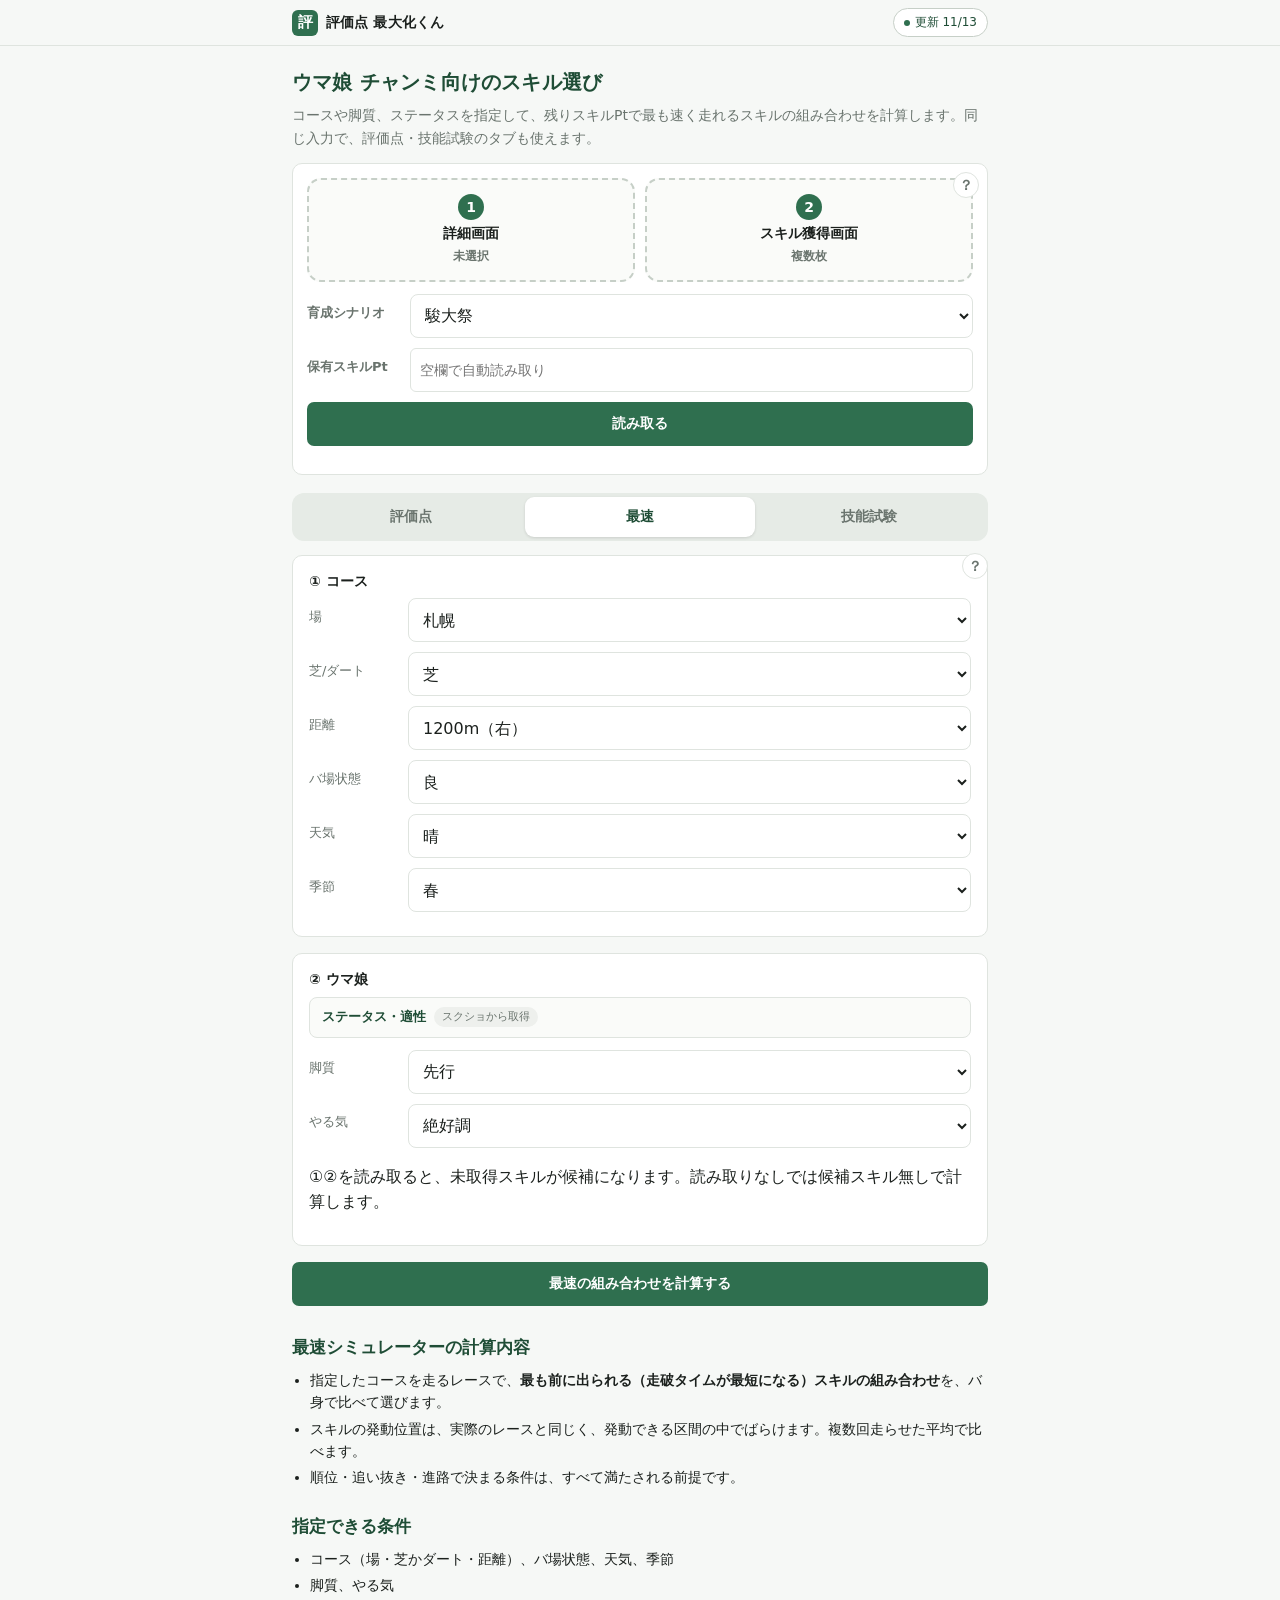
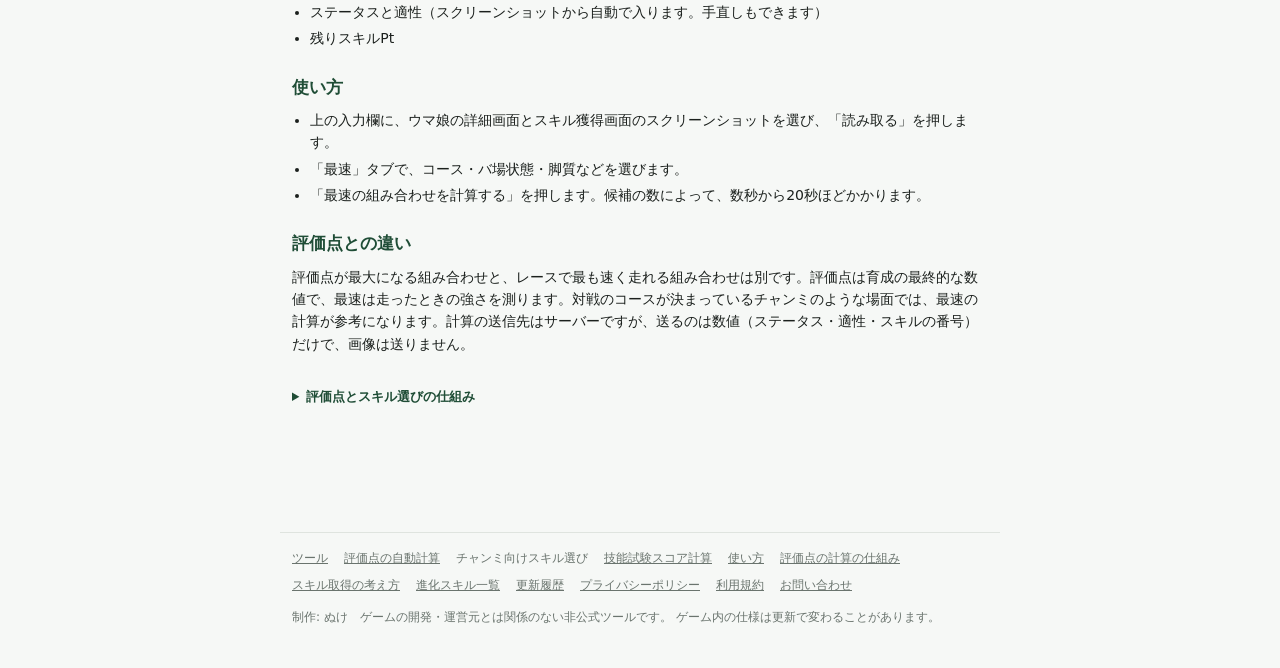
==== champions-meeting.html @ 5dcb4b2f "評価点の計算とチャンミ向けスキル選びの入口ページを追加 Co-Authored-By: Claude Sonnet 5.5 <noreply@anthropic.com>" ====
﻿<!DOCTYPE html>
<html lang="ja">
<head>
<meta charset="utf-8">
<meta name="color-scheme" content="light">
<meta name="viewport" content="width=device-width, initial-scale=1, viewport-fit=cover">
<link rel="icon" href="favicon.ico?v=2" sizes="any">
<link rel="apple-touch-icon" href="apple-touch-icon.png?v=2">
<title>ウマ娘 チャンミ向けのスキル選び｜最も速く走れるスキルを計算｜評価点 最大化くん</title>
<meta name="description" content="ウマ娘のチャンミなどのレース向けに、コース・脚質・ステータスを指定して、残りスキルPtで最も速く走れるスキルの組み合わせを計算します。">
<meta property="og:type" content="website">
<meta property="og:site_name" content="ウマ娘 評価点 最大化くん">
<meta property="og:title" content="ウマ娘 チャンミ向けのスキル選び">
<meta property="og:description" content="コース・脚質・ステータスを指定して、残りスキルPtで最も速く走れる（走破タイムが最短になる）スキルの組み合わせを計算します。">
<link rel="canonical" href="https://umax-tools.com/champions-meeting.html">
<meta property="og:url" content="https://umax-tools.com/champions-meeting.html">
<meta property="og:image" content="https://umax-tools.com/ogp.png?v=3">
<meta property="og:image:width" content="1200">
<meta property="og:image:height" content="630">
<meta name="twitter:card" content="summary_large_image">
<script async src="https://pagead2.googlesyndication.com/pagead/js/adsbygoogle.js?client=ca-pub-3369405192035986"
     crossorigin="anonymous"></script>
<style>
  :root {
    color-scheme: light;   /* 暗い配色の端末で背景だけ暗く文字が黒のまま残るのを防ぐ */
    --accent: #2f6f4f;
    --accent-dark: #1f4d36;
    --bg: #f7f8f6;
    --card-bg: #ffffff;
    --border: #dcdfda;
    --text: #1e2321;
    --muted: #6b7570;
    --warn: #9a6b12;
    --warn-bg: #fdf3df;
  }
  * { box-sizing: border-box; }
  /* 余白と最大幅は .pageBody（site.css）が持つ。
     ヘッダーを画面幅いっぱいに出すため、body 側では絞らない。 */
  body { line-height: 1.6; background: var(--bg); color: var(--text); }
  .pageBody { padding-bottom: 80px; }
  /* スマホ運用が前提。入力欄は16px未満だとiOSが焦点時に拡大するので下げない。
     タップ目標は44px以上を確保する。 */
  input, select, button { font-size: 16px; font-family: inherit; }
  input[type="text"], input[type="number"], select { min-height: 44px; padding: 8px 10px;
    border: 1px solid var(--border); border-radius: 8px; background: #fff; color: var(--text); }
  input[type="file"] { width: 100%; }
  /* ヘッダーにもサイト名が出るため、h1 は「何をする画面か」を示す役に回す。
     同じ大きさで2度出すと、どちらを読めばよいのか分からなくなる。 */
  h1 { font-size: 19px; margin: 0 0 6px; letter-spacing: .01em; }

  /* スクショの入力。2つの選択と実行ボタンを1枚のカードに収める。 */
  .inputCard { padding: 4px 16px 14px; }
  .inputRow { padding: 10px 0; border-bottom: 1px solid var(--border); }
  .inputRow label { margin-bottom: 6px; }
  .inputCard #runButton { width: 100%; margin-top: 14px; }
  .inputCard #sharedNote { margin: 8px 0 0; font-size: 12px; }

  .lead { color: var(--muted); font-size: 13px; margin: 0 0 20px; }
  /* 既定の青リンクは緑基調の中で浮くので、アクセント色に寄せる。 */
  .lead a { color: var(--accent-dark); }
  section {
    margin-bottom: 16px; padding: 14px 16px;
    background: var(--card-bg); border: 1px solid var(--border); border-radius: 10px;
  }
  label { display: block; font-weight: 600; margin-bottom: 6px; font-size: 14px; }
  .hint { font-size: 12px; color: var(--muted); margin-bottom: 8px; }
  input[type="file"], input[type="number"], input[type="text"] {
    width: 100%; padding: 7px 9px; font-size: 14px;
    border: 1px solid var(--border); border-radius: 6px; background: #fff; color: var(--text);
  }
  button {
    padding: 9px 22px; font-size: 14px; font-weight: 600; cursor: pointer;
    min-height: 44px;
    background: var(--accent); color: #fff; border: none; border-radius: 7px;
  }
  button:hover { background: var(--accent-dark); }
  button.secondary {
    background: #fff; color: var(--accent-dark); border: 1px solid var(--accent);
    padding: 5px 12px; font-weight: 600; font-size: 12px;
  }
  button.secondary:hover { background: #eef5f0; }
  button:disabled { background: #b9bfba; cursor: not-allowed; }

  #status { margin: 14px 0; font-weight: 600; font-size: 13px; color: var(--muted); }
  #progressBar { height: 6px; border-radius: 3px; background: var(--border); overflow: hidden; margin-top: 6px; display: none; }
  #progressBar .fill { height: 100%; width: 0%; background: var(--accent); transition: width .15s; }

  #resultList { border-collapse: collapse; width: 100%; margin-top: 8px; }
  #resultList td, #resultList th {
    border-bottom: 1px solid var(--border); padding: 6px 8px; font-size: 13px; text-align: left;
  }
  #resultList th { color: var(--muted); font-weight: 600; font-size: 12px; }
  #resultList tr:last-child td { border-bottom: none; }

  .warn { color: var(--warn); background: var(--warn-bg); border-radius: 6px; padding: 8px 10px; margin-top: 8px; font-size: 13px; }
  .summary { font-size: 19px; font-weight: 700; margin: 4px 0 2px; }
  .scoreBreakdown { border-collapse: collapse; width: 100%; margin: 0; }
  .scoreBreakdown td { padding: 7px 4px; border-bottom: 1px solid var(--border); font-size: 14px; }
  .scoreBreakdown td:last-child { text-align: right; font-weight: 600; white-space: nowrap; }
  .scoreBreakdown tr:last-child td { border-bottom: 0; }
  .scoreBreakdown tr.subRow td { color: var(--muted); font-size: 13px; padding-top: 0; }
  .scoreCard { background: var(--card-bg); border: 1px solid var(--border); border-radius: 12px;
    padding: 14px 14px 8px; margin: 4px 0 12px; }
  .scoreCard .scoreLabel { font-size: 12px; color: var(--muted); font-weight: 600; }
  .scoreCard .scoreValue { font-size: 32px; font-weight: 800; color: var(--accent-dark); line-height: 1.2; }
  .scoreCard .scoreSub { font-size: 12px; color: var(--muted); margin-bottom: 8px; }
  .scoreCard .rankChip { display: inline-block; margin-left: 8px; padding: 1px 10px; border-radius: 999px; vertical-align: middle;
    background: var(--accent); color: #fff; font-size: 13px; font-weight: 700; }
  .scoreCard .valueNote { margin-left: 6px; font-size: 12px; font-weight: 600; color: var(--muted); white-space: nowrap; }
  .planList .evoTag { display: inline-block; margin-left: 6px; padding: 0 6px; border-radius: 4px; vertical-align: 1px;
    background: #eaf1ec; color: var(--accent-dark); font-size: 11px; font-weight: 700; }
  .planList { border-collapse: collapse; width: 100%; }
  .planList th { color: var(--muted); font-weight: 600; font-size: 12px; text-align: left; padding: 6px 4px; }
  .planList td { padding: 8px 4px; border-top: 1px solid var(--border); vertical-align: top; }
  .planList .skillName { font-weight: 600; }
  .planList .skillBreakdown { font-size: 12px; color: var(--muted); }
  .planList .skillBreakdown b { color: var(--accent-dark); font-weight: 700; }
  .planList td.num { text-align: right; white-space: nowrap; font-variant-numeric: tabular-nums; }
  .planList td.gain { font-weight: 700; color: var(--accent-dark); }
  .summary .sub { font-size: 13px; font-weight: 500; color: var(--muted); }

  .ambigRow {
    display: flex; gap: 12px; align-items: center;
    padding: 10px 0; border-bottom: 1px solid var(--border);
  }
  .ambigRow:last-child { border-bottom: none; }
  .ambigRow .thumb {
    width: 160px; height: 34px; object-fit: contain; object-position: left center;
    background: #fafafa; border: 1px solid var(--border); border-radius: 4px; flex-shrink: 0;
  }
  .ambigRow .fields { display: flex; flex-wrap: wrap; gap: 6px; align-items: center; flex: 1; }
  .ambigRow input[type="text"] { width: 180px; }
  .ambigRow input[type="number"] { width: 80px; }
  .ambigRow .applied { color: var(--accent-dark); font-size: 12px; font-weight: 600; }

  /* 認識結果の確認・修正。スマホの幅（375px）で横スクロールが出ないよう、
     1行を「アイコン＋名前画像」「名前入力」「SP・タグ・削除」の3段に折り返す。 */
  /* 既定で畳む。section と同じ見た目にし、見出し行がそのまま開閉ボタンになる。 */
  .fixPanel {
    margin-bottom: 16px; padding: 14px 16px;
    background: var(--card-bg); border: 1px solid var(--border); border-radius: 10px;
  }
  .fixHead {
    display: flex; align-items: center; gap: 8px; flex-wrap: wrap;
    cursor: pointer; min-height: 44px; list-style: none;
  }
  .fixHead::-webkit-details-marker { display: none; }
  .fixHead .chev {
    flex: 0 0 auto; color: var(--accent); font-size: 12px;
    transform: rotate(-90deg); transition: transform .15s;
  }
  .fixPanel[open] .fixHead .chev { transform: none; }
  .fixPanel[open] .fixHead { margin-bottom: 2px; }
  .fixHead .title { font-weight: 700; }
  .fixHead .count { font-size: 12px; color: var(--muted); }
  .fixWarn { color: #b3261e; font-weight: 600; }
  .fixRow {
    display: flex; flex-direction: column; gap: 6px;
    padding: 10px 0; border-bottom: 1px solid var(--border);
  }
  .fixRow:last-of-type { border-bottom: none; }
  .fixRow.needsFix { background: #fdf6ec; }
  .fixRow.removed { opacity: .4; }
  .fixRow.removed input { text-decoration: line-through; }
  .fixBottom { display: flex; align-items: center; gap: 8px; }
  /* 上段は3列固定。タグの有無で名前画像の枠幅が変わると、行ごとに縮小率が
     変わって右端が不揃いに見えるため、タグが無い行でも列幅を確保する。 */
  .fixTop {
    display: grid; grid-template-columns: 40px minmax(0, 1fr) 56px;
    align-items: center; gap: 8px;
  }
  .fixTags { display: flex; flex-wrap: wrap; gap: 3px; justify-content: flex-end; }
  .fixRow .icon {
    width: 40px; height: 40px; border-radius: 8px;
    background: #fafafa; border: 1px solid var(--border);
  }
  /* 高さは画像本来の縦横比に任せる。CSSに比を焼き込むと、切り出し高さが
     変わった端末で画像が縦に潰れる。 */
  .fixRow .thumb {
    width: 100%; height: auto; display: block;
    background: #fafafa; border: 1px solid var(--border); border-radius: 4px;
  }
  .fixRow span.thumb { height: 24px; }
  .fixRow .thumb.missing { background: repeating-linear-gradient(45deg,#f6f6f4,#f6f6f4 5px,#eeefec 5px,#eeefec 10px); }
  /* 名前欄が伸縮側。SPと削除は固定幅にして、狭い画面でも1行に収める。 */
  .fixRow input[type="text"] { flex: 1 1 auto; width: auto; min-width: 0; }
  .fixRow input[type="number"] { flex: 0 0 72px; width: 72px; text-align: right; }
  .fixRow .tag { font-size: 11px; white-space: nowrap; color: var(--muted); border: 1px solid var(--border); border-radius: 99px; padding: 2px 8px; }
  /* 「要確認」だけは他のタグと同じ灰色にしない。見出しの件数と行を突き合わせる目印になる。 */
  .fixRow .tag.attention { color: #b3261e; border-color: #e3b4b4; background: #fdecec; font-weight: 700; }
  .altHint { display: flex; align-items: center; gap: 6px; font-size: 12px; color: var(--muted); flex-wrap: wrap; }
  .fixRow .del {
    flex: 0 0 auto; min-height: 44px; padding: 0 10px;
    background: none; border: 1px solid var(--border); color: var(--muted); font-size: 13px;
  }
  .fixRow .del:hover { background: #fdecec; border-color: #e3b4b4; color: #b3261e; }
  /* サンプル実行ボタン。スクショを持たない訪問者が最初に触る導線なので、
     入力欄より前・見出しの直下に置く。 */
  /* タブ。評価点で選ぶ（現行）と、走行シミュレータ（準備中）を切り替える。 */
  .tabBar { display: flex; gap: 4px; border-bottom: 2px solid var(--border); margin: 20px 0 16px; }
  .tabBar button {
    flex: 0 1 auto; width: auto; min-height: 44px; padding: 0 14px;
    background: none; border: none; border-bottom: 3px solid transparent;
    color: var(--muted); font-size: 14px; font-weight: 700; border-radius: 0;
  }
  .tabBar button[aria-selected="true"] { color: var(--accent-dark); border-bottom-color: var(--accent); }
  /* 1行に2組を並べると、スマホ幅で折り返してラベルと入力が離れる
     （実測: 「脚質」の下に別の入力が来て読み違える）。1行1組に固定する。 */
  .simRow { display: flex; gap: 8px; align-items: center; margin-bottom: 10px; flex-wrap: nowrap; }
  .simRow label { flex: 0 0 7em; font-size: 13px; color: var(--muted); font-weight: 500; }
  .simRow select, .simRow input { flex: 1 1 auto; min-width: 0; }
  /* コース名は「サンタアニタパーク ダート1200m（左）」のように長い。
     ラベルを横に置くと選択肢が省略表示になるので、ラベルを上に出して幅を使わせる。 */
  .simRow.wide { flex-direction: column; align-items: stretch; gap: 4px; }
  /* スクショ由来の欄をしまう折りたたみ。読み取り済みなら開かずに済む。 */
  .simFold { margin: 0 0 12px; border: 1px solid var(--border); border-radius: 8px; background: #fafbf9; }
  .simFold > summary { cursor: pointer; padding: 9px 12px; font-size: 13px; font-weight: 600;
    color: var(--accent-dark); display: flex; align-items: center; gap: 8px; }
  .simFoldHint { font-size: 11px; font-weight: 500; color: var(--muted);
    padding: 1px 8px; border-radius: 999px; background: #eef0ed; }
  .simFoldHint.filled { background: var(--accent-soft, #eaf1ec); color: var(--accent-dark); }
  .simFoldBody { padding: 4px 12px 8px; border-top: 1px solid var(--border); }
  .simFoldCaption { font-size: 12px; color: var(--muted); margin: 10px 0 6px; }
  .simRow.wide label { flex: 0 0 auto; }
  .simRow.wide select { width: 100%; }

  /* コース図。どの位置でスキルが発動するかを目で確かめられるようにする。 */
  .courseMap { margin: 12px 0 6px; }
  .courseMap svg { width: 100%; height: auto; display: block; }
  .courseLegend { display: flex; gap: 12px; flex-wrap: wrap; font-size: 11px; color: var(--muted); margin-top: 4px; }
  .courseLegend span { display: inline-flex; align-items: center; gap: 4px; }
  .courseLegend i { width: 10px; height: 10px; border-radius: 2px; display: inline-block; }

  /* 結果の編集。外す・追加を押して構成を組み替えられるようにする。 */
  .simTotals { display: flex; gap: 14px; flex-wrap: wrap; align-items: baseline; margin: 10px 0 6px; }
  .simTotals .big { font-size: 18px; font-weight: 700; }
  .simTotals .sub2 { font-size: 12px; color: var(--muted); }
  .simTotals .over { color: #b3261e; font-weight: 700; }

  .pickRow { display: flex; align-items: center; gap: 8px; padding: 7px 0; border-bottom: 1px solid var(--border); }
  .pickRow .nm { flex: 1 1 auto; min-width: 0; font-size: 13px; }
  .pickRow .nm small { display: block; color: var(--muted); font-size: 11px; }
  .pickRow .val { flex: 0 0 auto; font-size: 12px; color: var(--muted); font-variant-numeric: tabular-nums; text-align: right; }
  .pickRow button {
    flex: 0 0 auto; width: auto; min-height: 36px; padding: 0 12px; font-size: 12px;
    border-radius: 6px; border: 1px solid var(--border); background: #fff; color: var(--accent-dark);
  }
  .pickRow button.remove { color: #b3261e; border-color: #e3b4b4; }
  .pickRow button:disabled { color: var(--muted); background: #f2f2f2; border-color: var(--border); }
  .pickHead { font-size: 13px; font-weight: 700; margin: 16px 0 2px; }
  .pickNote { font-size: 12px; color: var(--muted); margin: 0 0 6px; }

  #simResults { margin-top: 14px; }
  #simResults table { border-collapse: collapse; width: 100%; font-size: 13px; }
  #simResults th, #simResults td { border-bottom: 1px solid var(--border); padding: 5px 6px; text-align: left; }
  #simResults th { color: var(--muted); font-size: 11px; }
  #simResults td.num { text-align: right; font-variant-numeric: tabular-nums; }
  .simHeadline { font-size: 15px; font-weight: 700; margin: 10px 0 4px; }

  .deviceNote { font-size: 12px; }

  .fixBar { display: flex; gap: 10px; align-items: center; margin-top: 12px; flex-wrap: wrap; }
  .fixBar .dirty { font-size: 12px; color: #b3261e; font-weight: 600; }

  /* ツールの下に置く解説。読み物なので本文幅と行間を広めに取る。
     ツールより下に置くのは、使いに来た人の邪魔をしないため。 */
  .about { margin-top: 28px; }
  .about h2 { font-size: 17px; margin: 24px 0 8px; color: var(--accent-dark); }
  .about p { font-size: 14px; margin: 0 0 10px; }
  .about ul { font-size: 14px; margin: 0 0 10px; padding-left: 1.3em; }
  .about li { margin-bottom: 4px; }

  /* ステータス・適性の確認。項目名・元画面の切り抜き・入力欄を1行に並べる。 */
  .checkGrid { display: flex; flex-direction: column; gap: 6px; margin-top: 8px; }
  .checkField {
    display: flex; align-items: center; gap: 8px; margin: 0;
    font-weight: 500; font-size: 13px; color: var(--muted);
  }
  .checkName { flex: 0 0 4.5em; }
  /* 切り抜きは中身に合わせて幅が変わるので、枠の中央に置いて大きさを揃えて見せる。 */
  .checkCrop {
    flex: 1 1 auto; min-width: 0; height: 32px;
    object-fit: contain; object-position: center;
    background: #fafafa; border: 1px solid var(--border); border-radius: 4px;
  }
  .checkField input, .checkField select { flex: 0 0 88px; width: 88px; }

  /* 進化スキルの選択。選択肢は指で押せる大きさのボタン状ラベルにする。 */
  .evoSkill { padding: 10px 0; border-bottom: 1px solid var(--border); }
  .evoSkill:last-of-type { border-bottom: none; }
  .evoSkill .name { font-weight: 600; margin-bottom: 6px; }
  .evoOptions { display: flex; flex-wrap: wrap; gap: 6px; }
  .evoOptions label {
    display: flex; align-items: center; gap: 6px; margin: 0;
    min-height: 44px; padding: 0 12px; font-weight: 500; font-size: 14px;
    border: 1px solid var(--border); border-radius: 22px; background: #fff; cursor: pointer;
  }
  .evoOptions label:has(input:checked) { border-color: var(--accent); background: #eef5f0; color: var(--accent-dark); font-weight: 700; }
  .evoOptions input { width: 18px; height: 18px; margin: 0; accent-color: var(--accent); }

  .optRow { display: flex; align-items: center; gap: 10px; flex-wrap: wrap; margin-top: 8px; }
  .optRow .sub { margin: 0; font-weight: 500; font-size: 13px; color: var(--muted); flex: 0 0 110px; }
  .optRow select { flex: 1 1 160px; }

  /* 結果表は列が多いと375px幅に収まらないので、表だけ横スクロールさせる。 */
  .tableWrap { overflow-x: auto; -webkit-overflow-scrolling: touch; }

  details summary { cursor: pointer; font-size: 13px; color: var(--muted); }

  /* 全ページ共通のフッタ。読み物ページ側は docs.css に同じ指定がある。 */
  .siteFooter {
    margin-top: 32px; padding-top: 12px; border-top: 1px solid var(--border);
    font-size: 12px; color: var(--muted);
    display: flex; flex-wrap: wrap; gap: 6px 14px; align-items: center;
  }
  .siteFooter a { color: var(--muted); }
  /* フッターは .pageBody の外に置かれるため、本文と同じ幅・左右余白をここで持たせる。
     持たせないとスマホ幅でリンクと注記が画面の左端に張り付く。 */
  footer.siteFooter { display: block; max-width: var(--page-width, 720px); margin: 32px auto 0;
    padding: 16px 12px 40px; }

  /* ---- 2026-09-30 刷新 ---- */
  .srOnly { position: absolute; width: 1px; height: 1px; overflow: hidden; clip: rect(0 0 0 0); white-space: nowrap; }
  .pageBody { padding-top: 12px; }
  .inputCard { position: relative; padding: 14px; }
  .tiles { display: grid; grid-template-columns: 1fr 1fr; gap: 10px; margin: 0 0 12px; }
  .tile {
    position: relative; display: flex; flex-direction: column; align-items: center; justify-content: center;
    gap: 2px; min-height: 104px; margin: 0; padding: 10px; cursor: pointer; text-align: center;
    border: 2px dashed var(--border-strong, #c6cfc7); border-radius: 14px; background: #fafbf9;
    transition: border-color .15s, background .15s;
  }
  .tile:hover { border-color: var(--accent); }
  .tile.filled { border-style: solid; border-color: var(--accent); background: var(--accent-soft, #eaf1ec); }
  .tile input[type=file] { position: absolute; inset: 0; opacity: 0; cursor: pointer; width: 100%; }
  .tileNo { width: 26px; height: 26px; border-radius: 50%; background: var(--accent); color: #fff;
    display: grid; place-items: center; font-size: 14px; font-weight: 700; }
  .tileName { font-size: 14px; font-weight: 700; color: var(--text); }
  .tileState { font-size: 12px; color: var(--muted); }
  .tile.filled .tileState { color: var(--accent-dark); font-weight: 700; }
  .inputCard #runButton { width: 100%; margin: 0; }

  /* 説明は「？」を押した人だけが読む。 */
  details.help { position: absolute; top: 8px; right: 8px; z-index: 5; }
  details.help > summary { list-style: none; width: 26px; height: 26px; border-radius: 50%; cursor: pointer;
    display: grid; place-items: center; font-size: 14px; font-weight: 700;
    color: var(--muted); border: 1px solid var(--border); background: #fff; }
  details.help > summary::-webkit-details-marker { display: none; }
  details.help[open] > summary { color: #fff; background: var(--accent); border-color: var(--accent); }
  details.help > ul { position: absolute; right: 0; top: 32px; width: min(320px, 86vw); margin: 0; padding: 10px 12px 10px 26px;
    background: #fff; border: 1px solid var(--border); border-radius: 10px; box-shadow: 0 6px 18px rgba(0,0,0,.12);
    font-size: 13px; line-height: 1.6; color: var(--text); }
  details.help li { margin: 0 0 4px; }
  #panelSim { position: relative; }
  #panelSim > details.help { top: -2px; right: 0; }

  /* タブは切り替えボタン型に。 */
  .tabBar { display: flex; gap: 0; padding: 4px; margin: 18px 0 14px; border: 0; border-radius: 12px; background: #e6ebe6; }
  .tabBar button { flex: 1; min-height: 40px; margin: 0; border: 0 !important; border-radius: 9px;
    background: transparent; color: var(--muted); font-weight: 700; box-shadow: none; }
  .tabBar button[aria-selected="true"] { background: #fff; color: var(--accent-dark); box-shadow: 0 1px 3px rgba(0,0,0,.12); }
  .scenarioRow { display: flex; align-items: center; gap: 12px; margin: 12px 0 10px; }
  .scenarioRow label { font-size: 13px; font-weight: 600; color: var(--muted); white-space: nowrap; min-width: 7em; }
  .scenarioRow select { flex: 1; min-width: 0; }
  .scenarioRow + .scenarioRow { margin-top: 0; }
  .scenarioRow input { flex: 1; min-width: 0; }

  /* 解説は折りたたんで最下部に。 */
  .aboutFold > summary { cursor: pointer; font-weight: 700; color: var(--accent-dark); padding: 4px 0; }
  section.about { background: transparent; border: 0; padding: 0; }

  /* 3Dコース図 */
  .c3d { margin: 12px 0; border: 1px solid var(--border); border-radius: 12px; background: linear-gradient(#f4f7f4, #fff); overflow: hidden; }
  .c3d canvas { display: block; width: 100%; cursor: grab; }
  .c3dBar { display: flex; align-items: center; justify-content: space-between; gap: 8px; padding: 6px 10px 8px; font-size: 12px; color: var(--muted); }
  .pickRow button.exclude { min-height: 32px; padding: 0 8px; margin-left: 4px; font-size: 12px;
    background: #fff; color: var(--muted); border: 1px solid var(--border); }
  .rerunButton { width: 100%; margin: 8px 0 0; background: var(--accent); color: #fff; border: 0; font-weight: 700; }
  .staminaLine { margin: 6px 0 0; padding: 6px 10px; border-radius: 8px; font-size: 13px; }
  .staminaLine.ok { background: var(--accent-soft, #eaf1ec); color: var(--accent-dark); }
  .staminaLine.warn { background: var(--warn-bg); color: var(--warn); }
  .staminaLine.bad { background: #fbe9e7; color: #b3261e; font-weight: 700; }
  .c3dLegend { display: inline-flex; align-items: center; gap: 6px; }
  .c3dLegend i { width: 64px; height: 8px; border-radius: 4px;
    background: linear-gradient(90deg, rgb(223,229,223), rgb(160,196,172), rgb(24,122,74)); }

  .entryTitle { font-size: 20px; margin: 4px 0 6px; color: var(--accent-dark); }
  .entryLead { font-size: 14px; margin: 0 0 14px; color: var(--muted); line-height: 1.6; }
</style>
<link rel="stylesheet" href="site.css?v=1">
</head>
<body>
<!-- site-header:start -->
<header class="siteHeader">
  <div class="siteHeader__inner">
    <a class="siteHeader__brand" href="index.html">
      <span class="siteHeader__mark" aria-hidden="true">評</span>
      <span class="siteHeader__name">評価点 最大化くん</span>
    </a>
    <a class="siteHeader__updates" href="updates.html">
      <span class="siteHeader__dot" aria-hidden="true"></span>更新 11/13
    </a>
  </div>
</header>
<!-- site-header:end -->
<div class="pageBody">
<h1 class="entryTitle">ウマ娘 チャンミ向けのスキル選び</h1>
<p class="entryLead">コースや脚質、ステータスを指定して、残りスキルPtで最も速く走れるスキルの組み合わせを計算します。同じ入力で、評価点・技能試験のタブも使えます。</p>

<section class="inputCard">
  <details class="help">
    <summary aria-label="使い方と注意">？</summary>
    <ul>
      <li>①はステータスと適性が<b>すべて写った</b>ウマ娘詳細画面。</li>
      <li>②は「説明省略」をONにして上から下へ。前後の画像で<b>2〜3行重ねて</b>撮る。</li>
      <li>読み取りはスマートフォンの画面専用。画像は端末の外へ送りません。</li>
      <li>読み取れないときは<a href="contact.html">お問い合わせ</a>へ端末の情報を。</li>
    </ul>
  </details>
  <div class="tiles">
    <label class="tile" for="detailFile">
      <span class="tileNo">1</span><span class="tileName">詳細画面</span>
      <span class="tileState" data-for="detailFile">未選択</span>
      <input type="file" id="detailFile" accept="image/*">
    </label>
    <label class="tile" for="acqFiles">
      <span class="tileNo">2</span><span class="tileName">スキル獲得画面</span>
      <span class="tileState" data-for="acqFiles">複数枚</span>
      <input type="file" id="acqFiles" accept="image/*" multiple>
    </label>
  </div>
  <div class="scenarioRow">
    <label for="trainingScenario">育成シナリオ</label>
    <select id="trainingScenario"></select>
  </div>
  <!-- 保有Ptはヘッダーから自動で読むが、読み取りに失敗したり値が違ったりしたときの逃げ道として手入力を用意する。
       評価点・最速・技能試験が同じ読み取り結果と予算を使うので、共有部に置く。 -->
  <div class="scenarioRow">
    <label for="manualSkillPoints">保有スキルPt</label>
    <input type="number" id="manualSkillPoints" min="0" placeholder="空欄で自動読み取り">
  </div>
  <button id="runButton">読み取る</button>
  <div id="status"></div>
  <div id="progressBar"><div class="fill"></div></div>
</section>

<div class="tabBar" role="tablist">
  <button type="button" id="tabScore" role="tab" aria-selected="false" aria-controls="panelScore">評価点</button>
  <button type="button" id="tabSim" role="tab" aria-selected="true" aria-controls="panelSim">最速</button>
  <button type="button" id="tabExam" role="tab" aria-selected="false" aria-controls="panelExam">技能試験</button>
</div>

<div id="panelScore" role="tabpanel" hidden>


<section>
  <label>③ 設定（任意）</label>
  <div class="optRow">
    <label for="uniqueLv" class="sub">固有スキルLv</label>
    <select id="uniqueLv">
      <option value="1">Lv1</option>
      <option value="2">Lv2</option>
      <option value="3">Lv3</option>
      <option value="4">Lv4</option>
      <option value="5">Lv5</option>
      <option value="6" selected>Lv6（最大）</option>
    </select>
  </div>
  <div class="optRow">
    <label for="targetRank" class="sub">目標評価ランク</label>
    <select id="targetRank">
      <option value="">なし（所持SP内で最大化）</option>
    </select>
  </div>
</section>


<div id="results"></div>

<datalist id="nameOptions"></datalist>


</div><!-- /panelScore -->

<div id="panelSim" role="tabpanel">
  <details class="help">
    <summary aria-label="計算の前提">？</summary>
    <ul>
      <li>残りスキルPtで<b>最も速く走れる組み合わせ</b>を、バ身（どれだけ前に出られるか）で選びます。</li>
      <li>順位・追い抜き・進路で決まる条件は<b>すべて満たされる前提</b>です。発動位置は実際のレースと同じく、発動できる区間の中でばらけます（複数回走らせた平均）。</li>
      <li>計算はサーバーで行います。送るのは数値（ステータス・適性・スキルの番号）だけで、画像は送りません（<a href="privacy.html">プライバシーポリシー</a>）。</li>
      <li>計算には <a href="https://github.com/alpha123/uma-skill-tools" rel="noopener">uma-skill-tools</a>（GPL-3.0・作者 pecan）を用いています。</li>
    </ul>
  </details>

  <section>
    <label>① コース</label>
    <div class="simRow">
      <label for="simTrack" class="sub">場</label>
      <select id="simTrack"></select>
    </div>
    <div class="simRow">
      <label for="simSurface" class="sub">芝/ダート</label>
      <select id="simSurface"></select>
    </div>
    <div class="simRow">
      <label for="simCourse" class="sub">距離</label>
      <select id="simCourse"></select>
    </div>
    <div class="simRow">
      <label for="simGround" class="sub">バ場状態</label>
      <select id="simGround">
        <option value="good" selected>良</option><option value="yielding">稍重</option>
        <option value="soft">重</option><option value="heavy">不良</option>
      </select>
    </div>
    <div class="simRow">
      <label for="simWeather" class="sub">天気</label>
      <select id="simWeather">
        <option value="sunny" selected>晴</option><option value="cloudy">曇</option>
        <option value="rainy">雨</option><option value="snowy">雪</option>
      </select>
    </div>
    <div class="simRow">
      <label for="simSeason" class="sub">季節</label>
      <select id="simSeason">
        <option value="spring" selected>春</option><option value="summer">夏</option>
        <option value="autumn">秋</option><option value="winter">冬</option>
      </select>
    </div>
  </section>

  <section>
    <label>② ウマ娘</label>
    <!-- スクショから取れるものは折りたたみ、取れないものは常に出す。
         読み取り済みなら開く必要が無く、未読み取りなら開いて手で入れる。 -->
    <details class="simFold" id="simFoldStats">
      <summary>ステータス・適性 <span class="simFoldHint" id="simFoldHint">スクショから取得</span></summary>
      <div class="simFoldBody">
        <div class="simRow">
          <label for="simSpeed" class="sub">スピード</label><input type="number" id="simSpeed" min="1" max="2500" value="1200">
        </div>
        <div class="simRow">
          <label for="simStamina" class="sub">スタミナ</label><input type="number" id="simStamina" min="1" max="2500" value="1000">
        </div>
        <div class="simRow">
          <label for="simPower" class="sub">パワー</label><input type="number" id="simPower" min="1" max="2500" value="1000">
        </div>
        <div class="simRow">
          <label for="simGuts" class="sub">根性</label><input type="number" id="simGuts" min="1" max="2500" value="600">
        </div>
        <div class="simRow">
          <label for="simWisdom" class="sub">賢さ</label><input type="number" id="simWisdom" min="1" max="2500" value="800">
        </div>
        <div class="simRow">
          <label for="simBudget" class="sub">残スキルPt</label><input type="number" id="simBudget" min="0" max="20000" value="700">
        </div>
        <p class="simFoldCaption">適性。計算にはコースと脚質に当てはまるものが使われます。</p>
        <div class="simRow">
          <label for="simApt_shiba" class="sub">芝</label><select id="simApt_shiba" data-aptitude="shiba"></select>
        </div>
        <div class="simRow">
          <label for="simApt_dirt" class="sub">ダート</label><select id="simApt_dirt" data-aptitude="dirt"></select>
        </div>
        <div class="simRow">
          <label for="simApt_tanKyori" class="sub">短距離</label><select id="simApt_tanKyori" data-aptitude="tanKyori"></select>
        </div>
        <div class="simRow">
          <label for="simApt_mile" class="sub">マイル</label><select id="simApt_mile" data-aptitude="mile"></select>
        </div>
        <div class="simRow">
          <label for="simApt_chuKyori" class="sub">中距離</label><select id="simApt_chuKyori" data-aptitude="chuKyori"></select>
        </div>
        <div class="simRow">
          <label for="simApt_choKyori" class="sub">長距離</label><select id="simApt_choKyori" data-aptitude="choKyori"></select>
        </div>
        <div class="simRow">
          <label for="simApt_nige" class="sub">逃げ</label><select id="simApt_nige" data-aptitude="nige"></select>
        </div>
        <div class="simRow">
          <label for="simApt_senko" class="sub">先行</label><select id="simApt_senko" data-aptitude="senko"></select>
        </div>
        <div class="simRow">
          <label for="simApt_sashi" class="sub">差し</label><select id="simApt_sashi" data-aptitude="sashi"></select>
        </div>
        <div class="simRow">
          <label for="simApt_oikomi" class="sub">追込</label><select id="simApt_oikomi" data-aptitude="oikomi"></select>
        </div>
        <p class="simFoldCaption">芝・ダートの適性は詳細画面から読み取っていないため、既定はAです。</p>
      </div>
    </details>
    <div class="simRow">
      <label for="simStrategy" class="sub">脚質</label>
      <select id="simStrategy">
        <option value="Nige">逃げ</option>
        <option value="Senkou" selected>先行</option>
        <option value="Sasi">差し</option>
        <option value="Oikomi">追込</option>
      </select>
    </div>
    <div class="simRow">
      <label for="simMood" class="sub">やる気</label>
      <select id="simMood">
        <option value="-2">絶不調</option><option value="-1">不調</option>
        <option value="0">普通</option><option value="1">好調</option>
        <option value="2" selected>絶好調</option>
      </select>
    </div>
    <p class="sub" id="simCandidateNote">①②を読み取ると、未取得スキルが候補になります。読み取りなしでは候補スキル無しで計算します。</p>
  </section>

  <button id="simRunButton" style="width:100%">最速の組み合わせを計算する</button>
  <div id="simStatus" class="sub" style="margin-top:8px"></div>
  <div id="simResults"></div>
</div><!-- /panelSim -->

<div id="panelExam" role="tabpanel" hidden>
  <details class="help">
    <summary aria-label="計算の前提">？</summary>
    <ul>
      <li>トレーナー技能試験の<b>フリー課程</b>で、<b>スコアが最大</b>になるスキルの取り方を選びます。</li>
      <li>スコア = 評価点 + スコアボーナス。フリー課程に適性補正はありません。</li>
      <li>スキル獲得ボーナスは ノーマル+400／レア+1,200／進化+1,500。系統ごとに最上位の1個だけが数えられます（金を取れば白は数えません）。継承固有はノーマル、継承進化は進化として数えます。</li>
      <li>固有スキル、マイナス効果のスキルは対象外です。</li>
      <li>基礎能力ボーナスはステータスから自動で足します（1000以上+3,000、1201以上+2,000、スピードは2001以上+1,000）。スキルの取り方では変わりません。</li>
    </ul>
  </details>

  <button id="examRunButton" style="width:100%">スコア最大のスキルを計算する</button>
  <div id="examStatus" class="sub" style="margin-top:8px"></div>
  <div id="examResults"></div>
</div><!-- /panelExam -->

<section class="about">
  <h2>最速シミュレーターの計算内容</h2>
  <ul>
    <li>指定したコースを走るレースで、<b>最も前に出られる（走破タイムが最短になる）スキルの組み合わせ</b>を、バ身で比べて選びます。</li>
    <li>スキルの発動位置は、実際のレースと同じく、発動できる区間の中でばらけます。複数回走らせた平均で比べます。</li>
    <li>順位・追い抜き・進路で決まる条件は、すべて満たされる前提です。</li>
  </ul>

  <h2>指定できる条件</h2>
  <ul>
    <li>コース（場・芝かダート・距離）、バ場状態、天気、季節</li>
    <li>脚質、やる気</li>
    <li>ステータスと適性（スクリーンショットから自動で入ります。手直しもできます）</li>
    <li>残りスキルPt</li>
  </ul>

  <h2>使い方</h2>
  <ul>
    <li>上の入力欄に、ウマ娘の詳細画面とスキル獲得画面のスクリーンショットを選び、「読み取る」を押します。</li>
    <li>「最速」タブで、コース・バ場状態・脚質などを選びます。</li>
    <li>「最速の組み合わせを計算する」を押します。候補の数によって、数秒から20秒ほどかかります。</li>
  </ul>

  <h2>評価点との違い</h2>
  <p>評価点が最大になる組み合わせと、レースで最も速く走れる組み合わせは別です。評価点は育成の最終的な数値で、最速は走ったときの強さを測ります。対戦のコースが決まっているチャンミのような場面では、最速の計算が参考になります。計算の送信先はサーバーですが、送るのは数値（ステータス・適性・スキルの番号）だけで、画像は送りません。</p>
</section>

<section class="about">
<details class="aboutFold">
<summary>評価点とスキル選びの仕組み</summary>
  <h2>評価点の決まり方</h2>
  <p>ステータス・固有スキル・獲得スキルの評価点の合計です。スキルの点数は、適性ランクと、すでに持っている下位スキルによって変わります。</p>

  <h2>最大化の方法</h2>
  <p>取れる組み合わせは膨大で、点数の高いスキルから取っていく方法では最大になりません。このツールは動的計画法で、所持スキルPtで到達できる最大値を近似なしで求めます。</p>

  <h2>必要Ptと読み取り</h2>
  <p>必要Ptはヒントのレベルで割り引かれるため、スクリーンショットに写っている<b>実際の表示Pt</b>を読み取って使います。画像は<b>端末の外に出ません</b>。読み取りの誤りは、結果画面の「認識結果の確認・修整」で確認・修正できます。</p>

  <h2>もっと詳しく</h2>
  <ul>
    <li><a href="scoring.html">評価点の計算の仕組み</a> … ステータス・固有・スキルの3要素と、ステータスの累進構造</li>
    <li><a href="strategy.html">スキル取得の考え方</a> … スキルごとの効率の差と、効率順に取るだけでは最大にならない理由</li>
    <li><a href="evolutions.html">進化スキル一覧</a> … どの金スキルがどの進化になるか</li>
    <li><a href="usage.html">使い方</a> … 撮影の手順と制限事項</li>
  </ul>
</details>
</section>

</div><!-- /pageBody -->
<!-- site-footer:start -->
<footer class="siteFooter">
  <div class="siteFooter__links">
    <a href="index.html">ツール</a>
    <a href="skill-score.html">評価点の自動計算</a>
    <span>チャンミ向けスキル選び</span>
    <a href="skill-exam.html">技能試験スコア計算</a>
    <a href="usage.html">使い方</a>
    <a href="scoring.html">評価点の計算の仕組み</a>
    <a href="strategy.html">スキル取得の考え方</a>
    <a href="evolutions.html">進化スキル一覧</a>
    <a href="updates.html">更新履歴</a>
    <a href="privacy.html">プライバシーポリシー</a>
    <a href="terms.html">利用規約</a>
    <a href="contact.html">お問い合わせ</a>
  </div>
  <p class="siteFooter__note">制作: ぬけ　ゲームの開発・運営元とは関係のない非公式ツールです。
  ゲーム内の仕様は更新で変わることがあります。</p>
</footer>
<!-- site-footer:end -->

<script src="ocr_core.js?v=104"></script>
<script src="fields.js?v=104"></script>
<script src="optimizer.js?v=104"></script>
<script src="stat_eval.js?v=104"></script>
<script src="name_match.js?v=104"></script>
<script src="recognizer.js?v=104"></script>
<script src="harvest.js?v=104"></script>
<script src="dedup.js?v=104"></script>
<script src="pipeline.js?v=104"></script>
<script src="course3d.js?v=4"></script>
<script>
const statusEl = document.getElementById("status");
const resultsEl = document.getElementById("results");
const progressBarEl = document.getElementById("progressBar");
const progressFillEl = progressBarEl.querySelector(".fill");

function setStatus(text) { statusEl.textContent = text; }

function setProgress(done, total) {
  if (total === 0) { progressBarEl.style.display = "none"; return; }
  progressBarEl.style.display = "block";
  progressFillEl.style.width = `${Math.round((done / total) * 100)}%`;
  if (done >= total) setTimeout(() => { progressBarEl.style.display = "none"; }, 300);
}

let cache = null;   // { master, index, nameAtlas, digitAtlas, rankAtlas }（メインスレッド側。最適化計算と候補検索に使う）
let rankBorders = null;   // 評価ランク境界（rank_borders.jsonのranks）。ランク表示・目標ランクに使う

// 目標ランクselectはRun前に選べる必要があるため、境界だけページ読込直後に先読みする。
(async function preloadRankBorders() {
  try {
    rankBorders = (await (await fetch("rank_borders.json", { cache: "no-store" })).json()).ranks;
    populateTargetRankSelect(rankBorders);
  } catch (e) { /* 失敗時はloadResourcesで再取得される */ }
})();

async function loadResources() {
  if (cache !== null) return cache;
  setStatus("マスタ・アトラスを読み込み中...");
  // 開発中はアトラスの更新頻度が高いため、常に最新を取得する
  // （HTTPキャッシュに古いアトラスが残ると原因不明の認識劣化に見える）。
  const noCache = { cache: "no-store" };
  const master = loadMaster(await fetchMasterJson(noCache));
  const index = buildNameIndex(master);
  const nameAtlas = unpackAtlas(await (await fetch("atlas_v1.json", noCache)).json());
  const digitAtlas = unpackAtlas(await (await fetch("digit_atlas.json", noCache)).json());
  const rankAtlas = unpackAtlas(await (await fetch("rank_atlas.json", noCache)).json());
  if (rankBorders === null) rankBorders = (await (await fetch("rank_borders.json", noCache)).json()).ranks;
  // 獲得画面1行目の固有スキルからキャラを特定するための索引（pipeline.js）。
  const uniqueCidIndex = buildUniqueSkillCidIndex(master);
  cache = { master, index, nameAtlas, digitAtlas, rankAtlas, rankBorders, uniqueCidIndex };
  populateTargetRankSelect(rankBorders);

  const datalist = document.getElementById("nameOptions");
  const seen = new Set();
  for (const entry of index) {
    if (seen.has(entry.name)) continue;
    seen.add(entry.name);
    const opt = document.createElement("option");
    opt.value = entry.name;
    datalist.appendChild(opt);
  }
  return cache;
}

// ===== Web Worker経由の認識（引き継ぎ資料§10.6項目5: UIを固まらせない） =====
let worker = null;
function getWorker() {
  if (worker === null) worker = new Worker("recognition_worker.js?v=104");
  return worker;
}

function recognizeAcquisitionsViaWorker(files, onProgress) {
  return new Promise((resolve, reject) => {
    const w = getWorker();
    const handler = (e) => {
      const msg = e.data;
      if (msg.type === "progress") onProgress(msg.done, msg.total);
      else if (msg.type === "acquisitionResult") { w.removeEventListener("message", handler); resolve(msg); }
      else if (msg.type === "error") { w.removeEventListener("message", handler); reject(new Error(msg.message)); }
    };
    w.addEventListener("message", handler);
    w.postMessage({ type: "recognizeAcquisitions", blobs: Array.from(files) });
  });
}

function recognizeDetailViaWorker(file) {
  return new Promise((resolve, reject) => {
    const w = getWorker();
    const handler = (e) => {
      const msg = e.data;
      if (msg.type === "detailResult") {
        w.removeEventListener("message", handler);
        resolve(msg);
      } else if (msg.type === "error") { w.removeEventListener("message", handler); reject(new Error(msg.message)); }
    };
    w.addEventListener("message", handler);
    w.postMessage({ type: "recognizeDetail", blob: file });
  });
}

// ===== 実行状態（曖昧行のユーザー確認→再計算のために保持する） =====
const session = {
  recognizedRows: [], aptitudes: null, skillPointsGuess: null,
  autoSkillPoints: null, // ヘッダーから読み取った保有Pt。手入力を消したときの戻り先。
  missingRangeCount: null, // 撮り漏れと判定した箇所の数（判定できなければ null）
  budget: null, characterCardId: null, thumbnailUrls: [],
  stats: null,           // 詳細画面OCRの5ステータス現在値 { speed, ... }
  uniqueSkillLv: 6,      // 固有スキルLv（1〜6・OCR不可のため選択入力。既定=最大）
  currentEval: null,     // 現在の総合評価点（ステ＋固有＋獲得スキルから自動算出）
  targetRankName: "",    // 目標評価ランク名（空なら所持SP内で最大化）
  hasRun: false,         // 一度でも計算したか（設定変更時の再計算判定用）
};

// ===== 評価ランク（rank_borders.json） =====
// スコア次元DPの配列サイズ上限。目標ランク上限−現在評価点がこれを超える場合は
// 実質SP律速なので通常最大化に切り替える（巨大配列の確保を避ける）。
const RANK_SCORE_CAP_MAX = 40000;

// ★3以上の固有スキル評価点は 170×Lv（★1-2は120×Lv）。競技用の主力は★3以上が
// 標準のため170を用いる。eval_validation_test.html で実サンプル4件（★3-5）に対し
// 実機表示との完全一致を確認済み。
const UNIQUE_EVAL_PER_LV = 170;

// 現在の総合評価点（推定）を算出する。ステOCR失敗時はnull（＝ランク表示を出さない）。
// 総合評価点 = ステータス評価点 + 170×固有Lv + 獲得済みスキル評価点。
function computeCurrentEval(state) {
  if (!session.stats) return null;
  const values = Object.values(session.stats);
  if (values.some(v => v == null)) return null;   // 1つでも読めなければ推定しない
  const statTotal = totalStatEval(session.stats);
  const uniqueTotal = UNIQUE_EVAL_PER_LV * session.uniqueSkillLv;
  const skillTotal = acquiredSkillEval(cache.master, state);
  return statTotal + uniqueTotal + skillTotal;
}

function populateTargetRankSelect(ranks) {
  const sel = document.getElementById("targetRank");
  if (sel.options.length > 1) return;   // 二重生成を防ぐ
  for (const r of ranks) {
    const opt = document.createElement("option");
    opt.value = r.rank;
    opt.textContent = r.max == null ? `${r.rank}（${r.min}〜）` : `${r.rank}（${r.min}〜${r.max}）`;
    sel.appendChild(opt);
  }
}

// 総合評価点 → 評価ランク名。min ≤ total ≤ max（最上位rankはmax=null）。
function rankOf(total) {
  const ranks = rankBorders || [];
  for (const r of ranks) {
    if (total >= r.min && (r.max == null || total <= r.max)) return r.rank;
  }
  return ranks.length ? ranks[ranks.length - 1].rank : "?";
}
function rankByName(name) {
  return (rankBorders || []).find(r => r.rank === name) || null;
}

// ③設定の変更で再計算する（計算済みのときのみ）。
document.getElementById("uniqueLv").addEventListener("change", (e) => {
  session.uniqueSkillLv = parseInt(e.target.value, 10);
  if (session.hasRun) recalcAndRender();
});
document.getElementById("targetRank").addEventListener("change", (e) => {
  session.targetRankName = e.target.value;
  if (session.hasRun) recalcAndRender();
});
// 保有Ptは計算後でも直せるようにする。読み取り値が違っていたとき、
// スクショを選び直して最初からやり直すのは重い。
document.getElementById("manualSkillPoints").addEventListener("change", (e) => {
  const points = parseInt(e.target.value, 10);
  if (!session.hasRun) return;
  // 空欄に戻したら自動読み取り値へ復帰する。読めていなければ計算できないので何もしない。
  const next = Number.isFinite(points) && points >= 0 ? points : session.autoSkillPoints;
  if (!next) return;
  session.budget = next;
  session.skillPointsGuess = next;
  recalcAndRender();
});

function revokeThumbnailUrls() {
  session.thumbnailUrls.forEach(u => URL.revokeObjectURL(u));
  session.thumbnailUrls = [];
}

// 獲得するスキルの一覧を、スキル獲得画面に並んでいた順へ並べ替える。
//
// 最適化は master.families の順（＝familyId昇順）で解を組み立てるため、そのまま出すと
// 画面の並びと食い違う。とくに継承固有スキルは familyId が9万台で、画面では固有スキルの
// 直後（緑スキルより前）に出るのに一覧では必ず末尾へ回っていた。
// プランを構成するスキルが認識行の何番目に現れたかで並べ、画面と目で突き合わせられるようにする。
function plansInScreenOrder(selectedPlans) {
  const firstRowIndex = new Map();
  session.recognizedRows.forEach((row, index) => {
    if (row.skillId !== undefined && !firstRowIndex.has(row.skillId)) firstRowIndex.set(row.skillId, index);
  });
  // 画面に写っていないスキルだけで構成されるプラン（表示白から推定した上位ティア等）は
  // 突き合わせる相手がないので末尾へ寄せる。
  // 進化プランの構成IDは進化後のスキルID。画面に写っているのは進化前（継承固有・金スキル）の行なので、
  // 進化後IDだけで探すと見つからず末尾へ回る（実測: 継承進化「黄金を訪ねて」が一覧の最後に出た）。
  // 進化元のIDでも探して、元スキルの位置に並べる。
  const screenPosition = (option) => {
    const evolvedFromIds = (option.family?.evolutions || [])
      .filter(evolution => option.plan.memberIds.includes(evolution.skillId))
      .map(evolution => evolution.fromGoldSkillId);
    const searchIds = option.plan.memberIds.concat(evolvedFromIds);
    const indices = searchIds.map(id => firstRowIndex.get(id)).filter(i => i !== undefined);
    return indices.length ? Math.min(...indices) : Number.MAX_SAFE_INTEGER;
  };
  return selectedPlans
    .map((option, order) => ({ option, order, position: screenPosition(option) }))
    .sort((a, b) => (a.position - b.position) || (a.order - b.order))
    .map(entry => entry.option);
}

function renderResults(optResult, baseline = null, rankNote = null) {
  const { skillPointsGuess, aptitudes } = session;

  // 前回の描画で作ったBlobのURLをまとめて破棄する。ここで一度だけ行うのが要点。
  // 以前は renderRowEditor の先頭で呼んでいたため、その前に作られた
  // ステータス・適性の切り抜きURLまで巻き込んで破棄し、画像が表示されなかった。
  revokeThumbnailUrls();
  resultsEl.textContent = "";

  // 撮り漏れは黙って評価点を下げるので、最初に出す。結果を見る前に気付いてほしい。
  if (session.missingRangeCount) {
    const note = document.createElement("div");
    note.className = "warn";
    note.textContent = `スクリーンショットが${session.missingRangeCount}か所で飛んでいます。`
      + "間のスキルは計算に入らず、評価点が実際より低く出ます。抜けている範囲を撮り足してやり直してください。";
    resultsEl.appendChild(note);
  }

  const gain = optResult.totalScore;
  const postEval = baseline === null ? null : baseline + gain;
  resultsEl.appendChild(renderScoreCard({
    label: postEval === null ? "追加される評価点" : "獲得後の総合評価点（推定）",
    value: postEval === null ? `+${gain.toLocaleString()}` : postEval.toLocaleString(),
    chip: postEval === null ? null : `ランク ${rankOf(postEval)}`,
    sub: `消費 ${optResult.totalCost} / ${session.budget} SP`,
    rows: postEval === null ? [] : [
      ["現在の総合評価点（推定）", baseline.toLocaleString()],
      ["今回の追加", `+${gain.toLocaleString()}`],
    ],
  }));

  if (baseline != null && rankNote && rankNote.kind === "capped") {
    const tr = rankNote.targetRank;
    const remaining = tr.max - postEval;
    const note = document.createElement("div");
    note.className = "warn";
    note.style.background = "#eef5f0"; note.style.color = "var(--accent-dark)";
    note.textContent = `目標ランク ${tr.rank}（上限 ${tr.max.toLocaleString()}）の範囲内で評価点を最大化しました。`
      + `上限まで残り ${Math.max(0, remaining).toLocaleString()}点。`;
    resultsEl.appendChild(note);
  } else if (baseline != null && rankNote && rankNote.kind === "over") {
    const note = document.createElement("div");
    note.className = "warn";
    note.textContent = `⚠ 現在の総合評価点が目標ランク ${rankNote.targetRank.rank}`
      + `（上限 ${rankNote.targetRank.max.toLocaleString()}）を既に超えています。所持SP内での最大化結果を表示しています。`;
    resultsEl.appendChild(note);
  } else if (baseline == null && rankNote && rankNote.kind === "needEval") {
    const note = document.createElement("div");
    note.className = "warn";
    note.textContent = "①詳細画面からステータスを読み取れなかったため、現在の総合評価点を推定できません（ステータスと距離・脚質適性がすべて写った詳細画面を使ってください）。所持SP内での最大化結果を表示しています。";
    resultsEl.appendChild(note);
  }

  resultsEl.appendChild(renderInputCheckPanel());

  if (optResult.warnings.length) {
    const warnBox = document.createElement("div");
    warnBox.className = "warn";
    warnBox.innerHTML = optResult.warnings.map(w => `⚠ ${w}`).join("<br>");
    resultsEl.appendChild(warnBox);
  }

  if (optResult.selectedPlans.length === 0) {
    // 見出しだけの空表は故障に見える。買えるものが無いのは正常な結果なので、
    // そのことと理由（所持Ptが最安のスキルにも届かない）を言葉で示す。
    const note = document.createElement("div");
    note.className = "warn";
    note.textContent = `所持スキルPt（${skillPointsGuess ?? "?"}）で取得できるスキルはありません。`;
    resultsEl.appendChild(note);
  } else {
    resultsEl.appendChild(renderPlanTable(plansInScreenOrder(optResult.selectedPlans), "評価点", () => null));
  }

  resultsEl.appendChild(renderRowEditor(aptitudes, skillPointsGuess));
}

// 詳細画面から読み取ったステータスと適性の確認・修正パネル。
//
// 読み取り値をそのまま画面に出し、その場で直せるようにする。理由は3つある。
//  ・ステータスは「現在の総合評価点」の土台で、誤ると評価点がまるごとずれる。
//    しかも誤読は無言で通るため、値を見せない限りユーザーは気付けない。
//  ・適性は評価点の倍率に効くので、誤ると購入プランそのものが変わる。
//  ・動作を確認できている端末は限られる。未知の端末で誤読しても、直せれば使える。
// 評価点の表示のすぐ下に置き、誤った数値と、その元になった値が並んで見えるようにする。
const APTITUDE_FIELDS = [
  ["短距離", "tanKyori"], ["マイル", "mile"], ["中距離", "chuKyori"], ["長距離", "choKyori"],
  ["逃げ", "nige"], ["先行", "senko"], ["差し", "sashi"], ["追込", "oikomi"],
];
const APTITUDE_RANK_CHOICES = ["S", "A", "B", "C", "D", "E", "F", "G"];
const STAT_FIELDS = [
  ["スピード", "speed"], ["スタミナ", "stamina"], ["パワー", "power"],
  ["根性", "guts"], ["賢さ", "wisdom"],
];

function renderInputCheckPanel() {
  const stats = session.stats;
  const aptitudes = session.aptitudes || {};
  const unreadable = !stats || Object.values(stats).some(v => v == null);

  const section = document.createElement("details");
  section.className = "fixPanel";
  section.open = unreadable;      // 読めなかったときだけ開く

  const head = document.createElement("summary");
  head.className = "fixHead";
  const chevron = document.createElement("span");
  chevron.className = "chev";
  chevron.textContent = "▼";
  head.appendChild(chevron);
  const title = document.createElement("span");
  title.className = "title";
  title.textContent = "ステータス・適性の確認";
  head.appendChild(title);
  const summaryText = document.createElement("span");
  summaryText.className = "count";
  summaryText.textContent = stats
    ? STAT_FIELDS.map(([, k]) => stats[k] ?? "?").join(" / ")
    : "読み取れませんでした";
  head.appendChild(summaryText);
  section.appendChild(head);

  const hint = document.createElement("div");
  hint.className = "hint";
  hint.textContent = unreadable
    ? "詳細画面から読み取れませんでした。手で入力すると総合評価点を計算できます。"
    : "①の詳細画面から読み取った値です。ゲーム画面と見比べて、違っていれば直してください。";
  section.appendChild(hint);

  // 切り抜きは詳細画面から切り出したもの。ゲームを開き直さずに突き合わせられる。
  const addCrop = (wrap, blob) => {
    if (!blob) return;
    const url = URL.createObjectURL(blob);
    session.thumbnailUrls.push(url);
    const img = document.createElement("img");
    img.className = "checkCrop"; img.src = url; img.alt = "";
    wrap.appendChild(img);
  };

  const statInputs = {};
  const statGrid = document.createElement("div");
  statGrid.className = "checkGrid";
  STAT_FIELDS.forEach(([label, key], i) => {
    const wrap = document.createElement("label");
    wrap.className = "checkField";
    const name = document.createElement("span");
    name.className = "checkName"; name.textContent = label;
    wrap.appendChild(name);
    addCrop(wrap, session.statCrops && session.statCrops[i]);
    const input = document.createElement("input");
    input.type = "number"; input.min = "0"; input.max = "2500";
    input.value = stats && stats[key] != null ? stats[key] : "";
    statInputs[key] = input;
    wrap.appendChild(input);
    statGrid.appendChild(wrap);
  });
  section.appendChild(statGrid);

  const aptInputs = {};
  const aptGrid = document.createElement("div");
  aptGrid.className = "checkGrid";
  APTITUDE_FIELDS.forEach(([label, key], i) => {
    const wrap = document.createElement("label");
    wrap.className = "checkField";
    const name = document.createElement("span");
    name.className = "checkName"; name.textContent = label;
    wrap.appendChild(name);
    addCrop(wrap, session.aptitudeCrops && session.aptitudeCrops[i]);
    const select = document.createElement("select");
    for (const rank of APTITUDE_RANK_CHOICES) {
      const opt = document.createElement("option");
      opt.value = rank; opt.textContent = rank;
      if (aptitudes[key] === rank) opt.selected = true;
      select.appendChild(opt);
    }
    aptInputs[key] = select;
    wrap.appendChild(select);
    aptGrid.appendChild(wrap);
  });
  section.appendChild(aptGrid);

  const bar = document.createElement("div");
  bar.className = "fixBar";
  const applyBtn = document.createElement("button");
  applyBtn.type = "button";
  applyBtn.textContent = "反映して再計算";
  applyBtn.addEventListener("click", () => {
    const next = {};
    for (const [, key] of STAT_FIELDS) {
      const v = parseInt(statInputs[key].value, 10);
      next[key] = Number.isFinite(v) ? v : null;
    }
    session.stats = next;
    // 芝ダは既定で倍率に使わないため、読み取った値をそのまま残す。
    session.aptitudes = { ...session.aptitudes };
    for (const [, key] of APTITUDE_FIELDS) session.aptitudes[key] = aptInputs[key].value;
    recalcAndRender();
  });
  bar.appendChild(applyBtn);
  section.appendChild(bar);

  return section;
}

// 認識結果の確認・修正パネル。読み取った全行を原画のサムネイル付きで並べ、
// 名前・SPの手直し、行の削除、行の追加をまとめて行えるようにする。
//
// 全行を出すのは、確信して誤読した行はユーザーが気付かない限り直せないため。
// 並び順はスキル獲得画面と同じ（＝認識順）。曖昧行は色で強調する。
// 変更は「反映して再計算」を押すまで確定しない（打つたびに再計算しない）。
function renderRowEditor(aptitudes, skillPointsGuess) {
  const rows = session.recognizedRows;
  const ambiguousCount = rows.filter(r => r.ambiguous).length;
  // 並べ替えない。スキル獲得画面に並んでいた順（複数スクショはその貼付順）のまま出す。
  // 画面と同じ順に並んでいないと、ユーザーが目で突き合わせられない。
  const order = rows.map((row, index) => ({ row, index }));

  const section = document.createElement("details");
  section.className = "fixPanel";
  // 既定は畳む。ただし曖昧行があるときだけ開く――曖昧行は計算から除外されており、
  // 隠れたままだと「入れたはずのスキルが入っていない」ことに気付けないため。
  section.open = ambiguousCount > 0;

  const head = document.createElement("summary");
  head.className = "fixHead";
  const chevron = document.createElement("span");
  chevron.className = "chev";
  chevron.textContent = "▼";
  head.appendChild(chevron);
  const title = document.createElement("span");
  title.className = "title";
  title.textContent = "認識結果の確認・修正";
  head.appendChild(title);
  const count = document.createElement("span");
  count.className = "count";
  count.textContent = `${rows.length}行 ・ 保有Pt ${skillPointsGuess ?? "読み取れず"}`;
  head.appendChild(count);
  if (ambiguousCount > 0) {
    const warn = document.createElement("span");
    warn.className = "fixWarn";
    warn.textContent = `要確認 ${ambiguousCount}行`;
    head.appendChild(warn);
  }
  section.appendChild(head);

  const hint = document.createElement("div");
  hint.className = "hint";
  // 要確認行は名前を並べて出す。行数だけでは、数十行のどれが対象なのか分からない。
  const ambiguousNames = rows.filter(r => r.ambiguous).map(r => r.name).join("・");
  hint.textContent = ambiguousCount > 0
    ? `「要確認」の行（${ambiguousNames}）は読み取りの確信度が低く、第1候補で計算しています。`
      + "左の画像と見比べて、違っていれば直してください。他の行も誤りがあれば直せます。"
    : "左の画像と見比べて、違っていれば直してください。";
  section.appendChild(hint);

  // 変更はここに溜め、「反映して再計算」で一度に適用する。
  const edits = new Map();      // 行index → {name, sp}
  const removed = new Set();    // 削除する行index
  let added = [];               // 追加する行

  const bar = document.createElement("div");
  bar.className = "fixBar";
  const applyBtn = document.createElement("button");
  applyBtn.type = "button";
  applyBtn.textContent = "反映して再計算";
  applyBtn.disabled = true;
  const dirtyLabel = document.createElement("span");
  dirtyLabel.className = "dirty";

  function markDirty() {
    const n = edits.size + removed.size + added.length;
    applyBtn.disabled = n === 0;
    dirtyLabel.textContent = n === 0 ? "" : `未反映の変更 ${n}件`;
  }

  for (const { row, index } of order) {
    section.appendChild(buildFixRow(row, index, edits, removed, markDirty));
  }

  // 取りこぼした行の追加。サムネイルが無い行なので、下段だけの1行にする。
  const addRow = document.createElement("div");
  addRow.className = "fixRow";
  const addFields = document.createElement("div");
  addFields.className = "fixBottom";
  const addName = document.createElement("input");
  addName.type = "text"; addName.setAttribute("list", "nameOptions");
  addName.placeholder = "読み取れなかったスキル名";
  addFields.appendChild(addName);
  const addSp = document.createElement("input");
  addSp.type = "number"; addSp.placeholder = "SP";
  addFields.appendChild(addSp);
  const addBtn = document.createElement("button");
  addBtn.type = "button"; addBtn.className = "del"; addBtn.textContent = "追加";
  addBtn.addEventListener("click", () => {
    const entry = cache.index.find(e => e.name === addName.value.trim());
    if (entry === undefined) { alert("マスタに無い名前です。候補から選んでください。"); return; }
    const sp = parseInt(addSp.value, 10);
    if (!Number.isFinite(sp)) { alert("SPを入力してください。"); return; }
    added.push({ name: entry.name, skillId: entry.skillId, sp, evo: false,
                 acquired: false, ambiguous: false, spReliable: true });
    addName.value = ""; addSp.value = "";
    markDirty();
  });
  addFields.appendChild(addBtn);
  addRow.appendChild(addFields);
  section.appendChild(addRow);

  applyBtn.addEventListener("click", async () => {
    const next = [];
    session.recognizedRows.forEach((row, index) => {
      if (removed.has(index)) return;
      const edit = edits.get(index);
      if (edit === undefined) { next.push(row); return; }
      next.push(applyEdit(row, edit));
    });
    session.recognizedRows = next.concat(added);
    await recalcAndRender();
  });
  bar.appendChild(applyBtn);
  bar.appendChild(dirtyLabel);
  section.appendChild(bar);

  return section;
}

// 1行ぶんの編集欄。名前を変えたら進化先IDも取り直す（元のIDのままだと
// 別スキルの進化先が橋渡しされてしまう）。
function applyEdit(row, edit) {
  const entry = cache.index.find(e => e.name === edit.name);
  const updated = { ...row, name: entry.name, skillId: entry.skillId, ambiguous: false };
  if (!row.acquired) { updated.sp = edit.sp; updated.spReliable = true; }
  if (updated.evo) {
    const fam = cache.master.families.find(f =>
      (f.skills || []).some(s => s.skillId === entry.skillId));
    updated.evolutionSkillIds = fam
      ? fam.evolutions.filter(e => e.fromGoldSkillId === entry.skillId).map(e => e.skillId)
      : [];
  }
  return updated;
}

function buildFixRow(row, index, edits, removed, markDirty) {
  const wrap = document.createElement("div");
  wrap.className = "fixRow" + (row.ambiguous ? " needsFix" : "");

  // 上段: アイコンと名前画像。どちらも貼られたスクショの切り抜きで、
  // 名前が読めなくてもアイコンの絵柄で取得画面のどの行か突き止められる。
  const top = document.createElement("div");
  top.className = "fixTop";
  const icon = document.createElement(row.icon ? "img" : "span");
  icon.className = "icon";
  if (row.icon) {
    const iconUrl = URL.createObjectURL(row.icon);
    session.thumbnailUrls.push(iconUrl);
    icon.src = iconUrl; icon.alt = "";
  }
  top.appendChild(icon);

  if (row.thumbnail) {
    const url = URL.createObjectURL(row.thumbnail);
    session.thumbnailUrls.push(url);
    const img = document.createElement("img");
    img.className = "thumb"; img.src = url; img.alt = "";
    top.appendChild(img);
  } else {
    const ph = document.createElement("span");
    ph.className = "thumb missing";
    top.appendChild(ph);
  }

  // タグは常に同じ幅の列に置く（中身が無くても列は残す）。ゲーム内表記に合わせ「獲得済」。
  //
  // 「要確認」は文字でも出す。淡い背景色だけだと、数十行の中からどれが対象なのかを
  // 見つけられない（見出しの「要確認 4行」と行とを突き合わせられない）。
  const tags = document.createElement("div");
  tags.className = "fixTags";
  for (const [cond, text, cls] of [[row.ambiguous, "要確認", "tag attention"],
                                   [row.acquired, "獲得済", "tag"],
                                   [row.evo, "進化", "tag"]]) {
    if (!cond) continue;
    const tag = document.createElement("span");
    tag.className = cls; tag.textContent = text;
    tags.appendChild(tag);
  }
  top.appendChild(tags);
  wrap.appendChild(top);

  // 下段: 名前入力・SP・削除を1行に収める。
  const bottom = document.createElement("div");
  bottom.className = "fixBottom";

  const nameInput = document.createElement("input");
  nameInput.type = "text"; nameInput.setAttribute("list", "nameOptions");
  nameInput.value = row.name;
  bottom.appendChild(nameInput);

  const spInput = document.createElement("input");
  spInput.type = "number"; spInput.placeholder = "SP";
  spInput.value = row.sp ?? "";
  spInput.disabled = row.acquired === true;      // 獲得済みは購入対象外
  bottom.appendChild(spInput);

  const del = document.createElement("button");
  del.type = "button"; del.className = "del"; del.textContent = "削除";
  bottom.appendChild(del);
  wrap.appendChild(bottom);

  // 次点候補をそのまま押せるようにする。要確認行は「どちらか分からない」状態なので、
  // もう一方の候補を提示するのが最短の解決になる（名前を手で打ち直さずに済む）。
  if (row.ambiguous && row.secondName) {
    const alt = document.createElement("div");
    alt.className = "altHint";
    alt.appendChild(document.createTextNode("もしかして: "));
    const altButton = document.createElement("button");
    altButton.type = "button"; altButton.className = "secondary";
    altButton.textContent = row.secondName;
    altButton.addEventListener("click", () => {
      nameInput.value = row.secondName;
      onChange();
    });
    alt.appendChild(altButton);
    wrap.appendChild(alt);
  }

  function onChange() {
    const name = nameInput.value.trim();
    const entry = cache.index.find(e => e.name === name);
    const sp = row.acquired ? null : parseInt(spInput.value, 10);
    const changed = name !== row.name || (!row.acquired && sp !== row.sp) || row.ambiguous;
    if (entry === undefined || (!row.acquired && !Number.isFinite(sp)) || !changed) {
      edits.delete(index);
    } else {
      edits.set(index, { name: entry.name, sp });
    }
    markDirty();
  }
  nameInput.addEventListener("change", onChange);
  spInput.addEventListener("change", onChange);

  del.addEventListener("click", () => {
    if (removed.has(index)) { removed.delete(index); wrap.classList.remove("removed"); del.textContent = "削除"; }
    else { removed.add(index); edits.delete(index); wrap.classList.add("removed"); del.textContent = "戻す"; }
    markDirty();
  });

  return wrap;
}

async function recalcAndRender() {
  session.hasRun = true;
  await scenariosReady;
  const state = buildOptimizerState(
    session.recognizedRows, session.aptitudes, session.budget, session.characterCardId, {});
  applyEvolutionRules(state);

  // 現在の総合評価点をステータス・固有Lv・獲得済みスキルから自動算出する。
  session.currentEval = computeCurrentEval(state);
  const baseline = session.currentEval;               // number or null（ステOCR失敗時null）
  const targetRank = session.targetRankName ? rankByName(session.targetRankName) : null;

  // 目標ランク指定時: 現在評価点が必要（上限 − 現在評価点 が追加評価点の上限）。
  // 上限が既に負（＝現ランクが目標を超過）なら通常最大化に切り替えて警告する。
  let optResult, rankNote = null;
  if (targetRank && baseline != null && targetRank.max != null) {
    const scoreCap = targetRank.max - baseline;
    if (scoreCap < 0) {
      optResult = solveDp(cache.master, state);
      rankNote = { kind: "over", targetRank };
    } else if (scoreCap > RANK_SCORE_CAP_MAX) {
      // 目標ランクが現在より遥か上＝実質SP律速。通常最大化と同じ結果になる。
      optResult = solveDp(cache.master, state);
      rankNote = { kind: "capped", targetRank };
    } else {
      optResult = solveDpScoreCapped(cache.master, state, scoreCap);
      rankNote = { kind: "capped", targetRank };
    }
  } else {
    optResult = solveDp(cache.master, state);
    if (targetRank && baseline == null) rankNote = { kind: "needEval", targetRank };
  }

  setStatus(`完了（認識行数 ${session.recognizedRows.length}・保有Pt ${session.budget}）`);
  renderResults(optResult, baseline, rankNote);
  // 走行シミュレータ側の候補・ステータス表示も、同じ読み取り結果で更新する。
  if (typeof simCandidatesFromSession === "function") simCandidatesFromSession();
}

// スキル獲得画面のスクショをファイル名の自然順（数字を数として比較）に並べる。
//
// 本来の撮影順は認識後に画像の中身（境界の重なり）から復元する（dedup.js の
// orderImagesByOverlap）。ここでの並べ替えは、重なりが見つからず繋がらなかった
// 画像どうしの順序を決める保険にすぎない。
// 更新日時は使わない――クラウドストレージに上げ下ろしすると書き換わる（実例あり）。
function sortByFileName(fileList) {
  return Array.from(fileList)
              .sort((a, b) => a.name.localeCompare(b.name, undefined, { numeric: true }));
}


async function run() {
  const acqFileList = sortByFileName(document.getElementById("acqFiles").files);
  const detailFile = document.getElementById("detailFile").files[0];

  // 番号は画面の入力欄の番号に合わせる（①=ウマ娘詳細画面、②=スキル獲得画面）。
  if (!detailFile) { setStatus("①のウマ娘詳細画面のスクリーンショットを選択してください。"); return; }
  if (acqFileList.length === 0) { setStatus("②のスキル獲得画面のスクリーンショットを選択してください。"); return; }

  const runButton = document.getElementById("runButton");
  runButton.disabled = true;
  try {
    await loadResources();
    await scenariosReady;

    setStatus(`スキル獲得画面を認識中... (0/${acqFileList.length})`);
    setProgress(0, acqFileList.length);
    const { rows: recognizedRows, skillPointsGuess, characterMix, missingRangeCount } =
      await recognizeAcquisitionsViaWorker(
        acqFileList, (done, total) => { setStatus(`スキル獲得画面を認識中... (${done}/${total})`); setProgress(done, total); });

    // 複数キャラのスクショが混在していると、別キャラのスキルが混ざって
    // 評価点が無意味になる。保有スキルPtが画像間で食い違う場合に検知し中断する。
    if (characterMix && characterMix.mixed) {
      setStatus(`複数キャラのスクリーンショットが混在しています（保有スキルPtが ${characterMix.skillPointValues.join(" / ")} と食い違っています）。1キャラ分のスクショだけを選び直してください。`);
      return;
    }

    setStatus("詳細画面（適性・ステータス）を認識中...");
    const { aptitudeRanks, characterCardId, stats, statCrops, aptitudeCrops } =
      await recognizeDetailViaWorker(detailFile);
    const aptitudes = aptitudeRanksToKeys(aptitudeRanks);

    // 手入力があればそれを使う。読み取り値より、利用者が画面を見て入れた値の方が確かなため。
    const manualPoints = parseInt(document.getElementById("manualSkillPoints").value, 10);
    const budget = Number.isFinite(manualPoints) && manualPoints >= 0 ? manualPoints : skillPointsGuess;
    if (!budget) {
      setStatus("②のスクリーンショットから保有スキルPtを読み取れませんでした。"
              + "ヘッダーの「現在のスキルPt」が写っている画像を含めるか、③の「保有スキルPt」に手入力してください。");
      return;
    }

    session.recognizedRows = recognizedRows;
    session.missingRangeCount = missingRangeCount ?? null;
    session.autoSkillPoints = skillPointsGuess;
    session.skillPointsGuess = budget;
    session.aptitudes = aptitudes;
    session.budget = budget;
    // キャラの特定は、獲得画面1行目の固有スキルを優先する（詳細画面の称号より確実。
    // 称号はラテン文字が混ざると読めない）。1行目が固有でない撮り方のときだけ称号へ落ちる。
    session.characterCardId =
      characterCardIdFromRows(recognizedRows, cache.uniqueCidIndex) ?? characterCardId;
    session.stats = stats;
    session.statCrops = statCrops || [];
    session.aptitudeCrops = aptitudeCrops || [];

    document.getElementById("examResults").textContent = "";
    document.getElementById("examStatus").textContent = "";
    setStatus("最適化を計算中...");
    await recalcAndRender();
  } catch (e) {
    setStatus("エラー: " + e.message);
    console.error(e);
  } finally {
    runButton.disabled = false;
  }
}

// ===== 走行シミュレータ（準備中）=====
// 計算はサーバ側で行う。理由は2つ:
//   ・レースソルバがGPLで、ブラウザへ配ると自サイトのソース公開義務が生じる
//   ・1回の計算で30回以上のシミュレーションを回すため重い
// 送るのは数値とスキルIDだけ。画像は送らない。
const SIM_API = "https://umax-sim.umamusume-maximize.workers.dev/api/optimize";
const APTITUDE_LETTERS = ["S", "A", "B", "C", "D", "E", "F", "G"];

let simCoursesLoaded = false;
// コース一覧（通し番号順）。3段のプルダウンはここから絞り込んで作る。
let simCourses = [];

// select の中身を丸ごと入れ替える。value と表示が同じ単純な選択肢用。
function fillOptions(selectId, values) {
  const select = document.getElementById(selectId);
  select.innerHTML = "";
  for (const value of values) {
    const option = document.createElement("option");
    option.value = String(value);
    option.textContent = String(value);
    select.appendChild(option);
  }
}

function refillSurfaces() {
  const track = document.getElementById("simTrack").value;
  fillOptions("simSurface", [...new Set(simCourses.filter(c => c.track === track).map(c => c.surface))]);
  refillDistances();
}

function refillDistances() {
  const track = document.getElementById("simTrack").value;
  const surface = document.getElementById("simSurface").value;
  const select = document.getElementById("simCourse");
  select.innerHTML = "";
  for (const course of simCourses.filter(c => c.track === track && c.surface === surface)) {
    const option = document.createElement("option");
    option.value = String(course.id);
    // 同じ距離で回りが違うコースがあるため、回りまで出さないと区別できない。
    option.textContent = `${course.distance}m（${course.turn}）`;
    select.appendChild(option);
  }
}

async function loadSimCourses() {
  if (simCoursesLoaded) return;
  // await より前に立てる。末尾で立てると、通信中に呼ばれた2回目が素通りして
  // 選択肢が二重に並ぶ（タブ切り替えと明示呼び出しが重なると実際に起きた）。
  simCoursesLoaded = true;
  const courses = await (await fetch("sim_courses.json")).json();
  // 通し番号（コースID）順に並べる。ゲーム内の並びと同じで、探しやすい。
  simCourses = courses.slice().sort((a, b) => a.id - b.id);
  await scenariosReady;
  // 場を選ぶと芝/ダートが、芝/ダートを選ぶと距離が絞られる。
  document.getElementById("simTrack").addEventListener("change", refillSurfaces);
  document.getElementById("simSurface").addEventListener("change", refillDistances);
  fillOptions("simTrack", [...new Set(simCourses.map(c => c.track))]);
  refillSurfaces();
  // 適性の選択肢は10項目とも同じ。既定はA。
  for (const sel of document.querySelectorAll("select[data-aptitude]")) {
    APTITUDE_LETTERS.forEach(letter => {
      const o = document.createElement("option");
      o.value = letter; o.textContent = letter;
      if (letter === "A") o.selected = true;
      sel.appendChild(o);
    });
  }
}

// レースの条件（芝ダ・距離区分・脚質）に照らして、そのスキルが発動しうるか。
//
// conditionGroups はグループ内がOR、グループ間がAND（評価点側 aptitudeMultiplier と同じ）。
// グループは「芝ダ」「距離」「脚質」のいずれか1種類のキーで揃っているので、
// そのグループが指す種類のレース側の値が含まれていなければ、絶対に発動しない。
//
// 判定できないキーを含むグループは通す。落とすと誤って消しかねない。
const RACE_CONDITION_CATEGORY = {
  shiba: "surface", dirt: "surface",
  tanKyori: "distance", mile: "distance", chuKyori: "distance", choKyori: "distance",
  nige: "style", senko: "style", sashi: "style", oikomi: "style",
};

function canActivateInRace(conditionGroups, race) {
  for (const group of conditionGroups || []) {
    const categories = new Set(group.map(key => RACE_CONDITION_CATEGORY[key]).filter(Boolean));
    if (categories.size !== 1) continue;      // 判定できない／混在するグループは通す
    const category = [...categories][0];
    if (!group.includes(race[category])) return false;
  }
  return true;
}

// いま選ばれているレースの条件を、conditionGroups と同じキーで表す。
function currentRaceConditions() {
  const courseId = parseInt(document.getElementById("simCourse").value, 10);
  const course = simCourses.find(c => c.id === courseId);
  const strategy = document.getElementById("simStrategy").value;
  return {
    surface: course && course.surface === "ダート" ? "dirt" : "shiba",
    distance: DISTANCE_APTITUDE_KEYS[course && course.distanceType] || "chuKyori",
    style: STRATEGY_APTITUDE_KEY[strategy] || "senko",
  };
}

// 距離の区分はコースデータが持つ distanceType をそのまま使う。
// 閾値をここで書き直すと、サーバー側（prefilter.ts）の区分とずれうる。
const DISTANCE_APTITUDE_KEYS = { 1: "tanKyori", 2: "mile", 3: "chuKyori", 4: "choKyori" };
const STRATEGY_APTITUDE_KEY = { Nige: "nige", Senkou: "senko", Sasi: "sashi", Oikomi: "oikomi" };

// 選んだコースと脚質に当てはまる適性を、10項目の中から引く。
// 「マイルの適性」を長距離戦で使ってしまわないよう、参照先はコースから決める。
function aptitudesForRace(courseId, strategy) {
  const course = simCourses.find(c => c.id === courseId);
  const rank = key => document.getElementById("simApt_" + key)?.value || "A";
  return {
    distanceAptitude: rank(DISTANCE_APTITUDE_KEYS[course && course.distanceType] || "chuKyori"),
    surfaceAptitude: rank(course && course.surface === "ダート" ? "dirt" : "shiba"),
    strategyAptitude: rank(STRATEGY_APTITUDE_KEY[strategy] || "senko"),
  };
}

// どの読み取り結果からステータス・適性を引き継いだか。同じ結果なら再び上書きしない。
let simPrefilledFrom = null;

// 評価点タブで読み取った結果があれば、ステータスと未取得スキルを引き継ぐ。
function simCandidatesFromSession() {
  const note = document.getElementById("simCandidateNote");
  if (!session.recognizedRows.length) {
    note.textContent = "①②を読み取ると、未取得スキルが候補になります。読み取りなしでは候補スキル無しで計算します。";
    return [];
  }
  // 引き継ぎは読み取り結果が変わったときだけ。計算のたびに上書きすると、
  // 折りたたみ内で手直しした値が計算の直前に元へ戻ってしまう。
  const prefillSource = session.recognizedRows;
  if (session.stats && simPrefilledFrom !== prefillSource) {
    const map = { simSpeed: "speed", simStamina: "stamina", simPower: "power", simGuts: "guts", simWisdom: "wisdom" };
    for (const [inputId, key] of Object.entries(map)) {
      if (Number.isFinite(session.stats[key])) document.getElementById(inputId).value = session.stats[key];
    }
  }
  if (Number.isFinite(session.budget) && simPrefilledFrom !== prefillSource) {
    document.getElementById("simBudget").value = session.budget;
  }
  // 詳細画面から読んだ適性（距離4・脚質4）を入れる。芝・ダートは読んでいないので触らない。
  if (session.aptitudes && simPrefilledFrom !== prefillSource) {
    for (const sel of document.querySelectorAll("select[data-aptitude]")) {
      const rank = session.aptitudes[sel.dataset.aptitude];
      if (rank && APTITUDE_LETTERS.includes(rank)) sel.value = rank;
    }
  }
  // 適性の select は loadSimCourses が選択肢を入れるまで空で、値を入れても効かない。
  // 読み取り完了直後（タブ未表示）に呼ばれた場合は「済み」にせず、次の呼び出しで入れる。
  const aptitudeSelectsReady = !!document.querySelector("select[data-aptitude] option");
  if (aptitudeSelectsReady) simPrefilledFrom = prefillSource;
  const hint = document.getElementById("simFoldHint");
  if (hint && (session.stats || session.aptitudes)) {
    hint.textContent = "読み取り済み";
    hint.classList.add("filled");
  }

  // 候補の列挙は評価点側と同じ関数を使う（buildOptimizerState + enumerateFamilyOptions）。
  //
  // 以前はここに同じ処理を写していたが、評価点側だけが直ると黙ってずれた。
  // 実際に「進化の選択を無視する」「一覧に無い下位白ティアを取得済みと見なさない」
  // といった食い違いが出ていた。写さずに呼ぶ。
  //
  // シミュレータだけの事情は2つで、どちらも state で渡す。
  //   includeZeroScorePlans … 評価点が増えなくても速くなるスキルは候補に残す
  //   trainingScenario      … シナリオ進化を、選んだ育成シナリオのものに絞る
  // 進化は評価点で決めず、候補を全部残す。最速では速さ（バ身）で選ぶべきもので、
  // 評価点の最大化が選ぶ進化とは別になるため。
  const state = buildOptimizerState(
    session.recognizedRows, session.aptitudes || {}, session.budget || 0,
    session.characterCardId, {});
  state.includeZeroScorePlans = true;
  state.includeAllEvolutions = true;   // 進化は評価点でなく速さで選ぶので、選択肢を全部候補にする
  // 最速は進化を速さ（バ身）で選ぶ。評価点でも枠でもなく、ここでは候補を全部残すだけにする
  // （シナリオ進化の2個までは最速側の選択で守る）。
  state.trainingScenario = document.getElementById("trainingScenario").value;
  state.scenarioEvolutionOf = scenarioEvolutionMap;

  // 選んだレースで発動しえないスキルは、候補にも取得済みにも入れない。
  const race = currentRaceConditions();
  const skillById = new Map();
  for (const family of cache.master.families) {
    for (const skill of family.skills) skillById.set(String(skill.skillId), skill);
    for (const evolution of family.evolutions || []) skillById.set(String(evolution.skillId), evolution);
  }
  for (const unique of cache.master.uniqueSkills || []) skillById.set(String(unique.skillId), unique);
  const activatesHere = id => {
    const skill = skillById.get(String(id));
    return !skill || canActivateInRace(skill.conditionGroups, race);
  };

  const candidates = [];
  const scenarioEvolutions = [];
  let filteredOut = 0;
  for (const family of cache.master.families) {
    for (const option of enumerateFamilyOptions(family, state)) {
      if (option.plan.removesNegativeSkill) continue;   // 消去はシミュレータでは扱わない
      if (!activatesHere(option.plan.topSkillId)) { filteredOut++; continue; }
      const entry = {
        skillId: String(option.plan.topSkillId),
        sp: option.cost,
        group: String(family.familyId),
      };
      // シナリオ進化は一覧（scenarioEvolutionMap）にあるものだけ。キャラ非依存でも、
      // 継承固有の進化（黄金を訪ねて等）はシナリオ進化ではなく、2個の枠に数えない。
      if (option.plan.usesEvolution && option.plan.characterCardId == null
          && scenarioEvolutionMap[String(option.plan.topSkillId)]) {
        entry.scenario = true;
        scenarioEvolutions.push(entry);
      }
      candidates.push(entry);
    }
  }
  // 取得済みも同じ基準で絞る。発動しないものを渡すと、コース図に出て誤解を招く。
  // 取得済みは系統ごとに最上位だけを効かせる。白◎と金の鬼が両方「獲得済」の
  // ような場合、ゲームでは鬼が◎を上書きしている。両方走らせると二重に数える。
  const acquiredAll = [...state.acquired].map(String).filter(activatesHere);
  const acquiredGroups = new Map();
  const topAcquiredInGroup = new Map();   // 系統 → 取得済みの最上位 { id, tier }
  for (const family of cache.master.families) {
    for (const skill of family.skills) {
      const id = String(skill.skillId);
      if (!acquiredAll.includes(id)) continue;
      const group = String(family.familyId);
      acquiredGroups.set(id, group);
      const top = topAcquiredInGroup.get(group);
      if (!top || skill.tier > top.tier) topAcquiredInGroup.set(group, { id, tier: skill.tier });
    }
  }
  const acquired = acquiredAll.filter(id => {
    const group = acquiredGroups.get(id);
    return !group || topAcquiredInGroup.get(group).id === id;
  });

  const freeCount = candidates.filter(c => c.sp === 0).length;
  const chosenScenario = state.trainingScenario;
  note.textContent = `読み取り結果から候補 ${candidates.length}件を引き継ぎました`
    + `（取得済み ${acquired.length}件も計算に含めます`
    + (freeCount ? `／SP不要 ${freeCount}件` : "") + "）。"
    + (filteredOut ? `コースと脚質で発動しない ${filteredOut}件は除いています。` : "")
    + (chosenScenario
        ? `シナリオ進化は「${chosenScenario}」のもののみ、${SCENARIO_EVOLUTION_LIMIT}個まで選べます。`
        : `育成シナリオを選ぶと、シナリオ進化を絞り込めます（${SCENARIO_EVOLUTION_LIMIT}個まで選択可）。`);

  return { candidates, acquired, acquiredGroups, scenarioEvolutions };
}

// コース図。スタートからゴールまでを1本の帯で表し、
// コーナー・坂・直線の区間と、各スキルの発動位置を重ねる。
//
// 位置の情報はサーバが返す（形状データはサーバ側に置いてあるため）。
function renderCourseMap(shape, activations, nameOf) {
  if (!shape || !shape.distance) return null;

  // viewBox。左右に余白を取らないと、0m と ゴール地点の印が切れる
  //（実測: 0m 発動の丸が画面外へはみ出していた）。
  const PAD = 3;
  const W = 100;
  const TRACK_Y = 13, TRACK_H = 7;
  const x = m => PAD + (m / shape.distance) * (W - PAD * 2);

  const svgNS = "http://www.w3.org/2000/svg";
  const svg = document.createElementNS(svgNS, "svg");
  svg.setAttribute("overflow", "visible");
  svg.setAttribute("role", "img");
  svg.setAttribute("aria-label", `コース図。全長${shape.distance}メートル。スキルの発動位置を示しています。`);

  const rect = (rx, rw, ry, rh, fill) => {
    const e = document.createElementNS(svgNS, "rect");
    e.setAttribute("x", rx); e.setAttribute("y", ry);
    e.setAttribute("width", Math.max(rw, 0.3)); e.setAttribute("height", rh);
    e.setAttribute("fill", fill);
    svg.appendChild(e);
    return e;
  };

  rect(PAD, W - PAD * 2, TRACK_Y, TRACK_H, "#e8ece7");            // 走路全体
  for (const c of shape.corners) rect(x(c.start), x(c.length), TRACK_Y, TRACK_H, "#c9d6cd");
  for (const sl of shape.slopes) {
    // slope が正なら上り、負なら下り。色で向きを分ける。
    rect(x(sl.start), x(sl.length), TRACK_Y, TRACK_H, sl.slope >= 0 ? "#e4d6b8" : "#cfe0ea");
  }

  // 終盤（ラストスパート）の開始位置。おおよそ全長の2/3。
  const spurt = shape.distance * 2 / 3;
  const line = document.createElementNS(svgNS, "line");
  line.setAttribute("x1", x(spurt)); line.setAttribute("x2", x(spurt));
  line.setAttribute("y1", TRACK_Y - 3); line.setAttribute("y2", TRACK_Y + TRACK_H + 3);
  line.setAttribute("stroke", "#b3261e"); line.setAttribute("stroke-width", "0.4");
  line.setAttribute("stroke-dasharray", "1 1");
  svg.appendChild(line);

  // 発動位置。終盤には発動が集中するため（実測: 2400mで1487mに14個）、
  // 印を1つずつ描くと完全に重なって読めない。近い地点はひとまとめにし、
  // 一覧の何番から何番かを帯に書く。一覧は発動位置の順に並んでいるので、
  // まとまりは必ず連番になる。
  const sorted = activations.slice().sort((a, b) => a.pos - b.pos);
  const CLUSTER_GAP = 2.2;      // これより近い印は1つにまとめる（viewBox単位）
  const clusters = [];
  sorted.forEach((act, i) => {
    const px = x(act.pos);
    const last = clusters[clusters.length - 1];
    if (last && px - last.px < CLUSTER_GAP) {
      last.members.push({ act, no: i + 1 });
    } else {
      clusters.push({ px, members: [{ act, no: i + 1 }] });
    }
  });

  // 段ごとに「そこまでに描いた右端」を覚え、空いている段へ置く。
  // 交互に振るだけだと3つ目が1つ目と同じ段へ戻り、帯どうしが接触する。
  //
  // 段は走路の上下に2本ずつ。終盤は幅の広い帯が3つ並ぶことがあり
  //（実測: 東京芝2400mで 14-35 / 36-44 / 45-53 が接触）、2段では足りない。
  const ROW_Y = [TRACK_Y - 4.5, TRACK_Y + TRACK_H + 4.5,
                 TRACK_Y - 8.4, TRACK_Y + TRACK_H + 8.4];
  const rowRightEdge = ROW_Y.map(() => -99);
  let lowestRowY = TRACK_Y + TRACK_H;   // 印が1つも無くても走路の下までは描く
  for (const cluster of clusters) {
    const px = cluster.px;
    const first = cluster.members[0].no;
    const last = cluster.members[cluster.members.length - 1].no;
    const text = first === last ? String(first) : `${first}-${last}`;
    const width = 2.8 + text.length * 0.95;
    const leftEdge = px - width / 2;
    // 走路に近い段から順に、ぶつからない段を探す。
    // どの段も埋まっていれば、いちばん余裕のある段に置く。
    let row = rowRightEdge.findIndex(edge => leftEdge > edge);
    if (row < 0) row = rowRightEdge.indexOf(Math.min(...rowRightEdge));
    rowRightEdge[row] = px + width / 2 + 0.4;   // 0.4 は帯どうしの最小すきま
    lowestRowY = Math.max(lowestRowY, ROW_Y[row]);
    const y = ROW_Y[row];
    const isAbove = y < TRACK_Y;

    const stem = document.createElementNS(svgNS, "line");
    stem.setAttribute("x1", px); stem.setAttribute("x2", px);
    stem.setAttribute("y1", isAbove ? y + 1 : TRACK_Y + TRACK_H);
    stem.setAttribute("y2", isAbove ? TRACK_Y : y - 1);
    stem.setAttribute("stroke", "#2f6f4f"); stem.setAttribute("stroke-width", "0.3");
    svg.appendChild(stem);

    // 文字数ぶんの幅を持つ角丸。1件なら丸に近く、範囲表示なら横に伸びる。
    const pill = document.createElementNS(svgNS, "rect");
    pill.setAttribute("x", px - width / 2); pill.setAttribute("y", y - 1.4);
    pill.setAttribute("width", width); pill.setAttribute("height", "2.8");
    pill.setAttribute("rx", "1.4"); pill.setAttribute("fill", "#2f6f4f");
    svg.appendChild(pill);

    const label = document.createElementNS(svgNS, "text");
    label.setAttribute("x", px); label.setAttribute("y", y + 0.6);
    label.setAttribute("font-size", "1.8"); label.setAttribute("fill", "#fff");
    label.setAttribute("text-anchor", "middle");
    label.textContent = text;
    svg.appendChild(label);

    const title = document.createElementNS(svgNS, "title");
    title.textContent = cluster.members
      .map(m => `${m.no}. ${nameOf(m.act.skillId)}（${m.act.pos}m）`).join("\n");
    pill.appendChild(title);
  }

  // 図の高さは、実際に使った段から決める。常に4段ぶん確保すると下が空く。
  const PILL_HALF = 1.4, SCALE_GAP = 3.2;
  const H = lowestRowY + PILL_HALF + SCALE_GAP;
  svg.setAttribute("viewBox", `0 0 ${W} ${H}`);

  // 距離の目盛り
  for (const m of [0, shape.distance]) {
    const t = document.createElementNS(svgNS, "text");
    t.setAttribute("x", m === 0 ? PAD : W - PAD); t.setAttribute("y", H - 0.4);
    t.setAttribute("font-size", "2.2"); t.setAttribute("fill", "#6b7570");
    t.setAttribute("text-anchor", m === 0 ? "start" : "end");
    t.textContent = m === 0 ? "スタート" : `ゴール ${shape.distance}m`;
    svg.appendChild(t);
  }

  const wrap = document.createElement("div");
  wrap.className = "courseMap";
  wrap.appendChild(svg);

  const legend = document.createElement("div");
  legend.className = "courseLegend";
  const items = [["#c9d6cd", "コーナー"], ["#e4d6b8", "上り坂"], ["#cfe0ea", "下り坂"],
                 ["#b3261e", "終盤の開始（目安）"], ["#2f6f4f", "スキルの発動位置"]];
  for (const [color, text] of items) {
    const span = document.createElement("span");
    const icon = document.createElement("i");
    icon.style.background = color;
    span.append(icon, document.createTextNode(text));
    legend.appendChild(span);
  }
  wrap.appendChild(legend);
  return wrap;
}

// 結果の状態。画面で差し替えられるよう、選択中の集合を保持する。
// 取得済みのうち、いま実際に効いているもの。
// 同じ系統の上位を選ぶと下位は上書きされる。上位を外せば下位はまた効く。
function activeAcquired() {
  const chosenGroups = new Set(simState.chosen.map(id => simState.info.get(id)?.group).filter(Boolean));
  return simState.acquired.filter(id => !chosenGroups.has(simState.acquiredGroups.get(id)));
}

const simState = {
  acquiredGroups: new Map(),   // 取得済みスキルID → 系統
  excluded: new Map(),         // 利用者が候補から外したスキルID → 系統（ページを開いている間は保つ）
  exclusionChanged: false,     // 除外を変えたが、まだ最速を計算し直していない
  request: null,        // 直近の計算に使ったリクエスト（再計算に使い回す）
  chosen: [],           // 選択中のスキルID
  info: new Map(),      // skillId → { sp, bashin, group }
  courseShape: null,
  activations: [],
  measured: null,       // 実測のバ身。差し替え後は null にして「目安」表示へ落とす
  busy: false,
  acquired: [],         // 取得済み（外せないが、計算にも表示にも含める）
  scenarioIds: new Set(),   // シナリオ進化のID。2個までの制限に使う
};

function simSkillName(id) {
  const key = String(id);
  const row = session.recognizedRows.find(r => String(r.skillId) === key);
  if (row) return row.name;
  for (const family of cache.master.families) {
    for (const s of family.skills) if (String(s.skillId) === key) return s.name;
    for (const evo of family.evolutions || []) {
      if (String(evo.skillId) === key) return evo.name;
    }
  }
  return key;
}

// 選択中のシナリオ進化の数。上限に達したら追加できない。
function scenarioPicked() {
  return simState.chosen.filter(id => simState.scenarioIds.has(String(id))).length;
}

// スキル獲得画面での並び順（スクショを上から読んだ順）。
// 画面に出ない上位（○が出ていて◎を選んだ場合など）や進化スキルは、同じ系統の行の位置に並べる。
// どの行にも当たらないものは末尾。
function screenOrderRank(skillId) {
  const id = String(skillId);
  const rows = session.recognizedRows;
  const direct = rows.findIndex(r => String(r.skillId) === id
    || (r.evolutionSkillIds || []).some(e => String(e) === id));
  if (direct >= 0) return direct;
  const family = cache.master.families.find(f =>
    f.skills.some(s => String(s.skillId) === id) || (f.evolutions || []).some(e => String(e.skillId) === id));
  if (!family) return Infinity;
  const members = new Set(family.skills.map(s => String(s.skillId)));
  const sibling = rows.findIndex(r => members.has(String(r.skillId)));
  return sibling >= 0 ? sibling : Infinity;
}

function byScreenOrder(ids) {
  const rank = new Map(ids.map(id => [id, screenOrderRank(id)]));
  return ids.slice().sort((a, b) => rank.get(a) - rank.get(b));
}

// 選んだ構成で体力が持つか。計算した構成のものなので、手で変えた後（未計算）は出さない。
function renderStaminaLine() {
  const st = simState.stamina;
  if (!st || simState.measured == null) return null;
  const line = document.createElement("p");
  line.className = "staminaLine";
  const percent = rate => Math.round(rate * 100);
  if (st.hpOutRate > 0) {
    line.classList.add("bad");
    line.textContent = `体力切れ：約${st.hpOutPos}m地点（${percent(st.hpOutRate)}%の回）。回復スキルで改善の余地`;
  } else if (st.reducedSpurtRate > 0) {
    line.classList.add("warn");
    line.textContent = `体力がやや不足：全力でスパートできない回が${percent(st.reducedSpurtRate)}%`;
  } else {
    line.classList.add("ok");
    line.textContent = `体力は足りる：ゴールで残り${percent(st.hpLeftRatio)}%`;
  }
  return line;
}

// 選択中の合計。実測が無ければ単体値の合計を「目安」として出す。
function simTotals() {
  const sp = simState.chosen.reduce((a, id) => a + (simState.info.get(id)?.sp ?? 0), 0);
  // 取得済みスキルも効いているので、目安の合計に含める（SPはかからない）。
  const all = [...activeAcquired(), ...simState.chosen];
  const rough = all.reduce((a, id) => a + (simState.info.get(id)?.bashin ?? 0), 0);
  return { sp, rough, budget: parseInt(document.getElementById("simBudget").value, 10) || 0 };
}

// 候補から外す／戻す。除外したスキルは次に「最速を計算」したとき候補に入れない。
// 実際には発動しないスキル（おひとり様○・季節スキルなど）や、発動しにくいと判断したものを
// 利用者が外して計算し直すための仕組み。読み取り直しても、ページを開いている間は保つ。
//
// 除外は系統ごとに効かせる。◎だけを外すと同じ系統の○が代わりに選ばれた（実測）。
// おひとり様・季節スキルなどは○も◎も同じ条件で発動しないので、系統ごとが自然。
function isExcluded(id, group) {
  if (simState.excluded.has(String(id))) return true;
  return group != null && [...simState.excluded.values()].includes(String(group));
}

function excludeSkill(id) {
  const group = simState.info.get(id)?.group;
  simState.excluded.set(String(id), group != null ? String(group) : null);
  const before = simState.chosen.length;
  simState.chosen = simState.chosen.filter(x => !isExcluded(x, simState.info.get(x)?.group));
  if (simState.chosen.length !== before) {
    simState.measured = null;
    simState.edited = true;
  }
  simState.exclusionChanged = true;
  renderSimResults();
}

function restoreSkill(id) {
  simState.excluded.delete(String(id));
  simState.exclusionChanged = true;
  renderSimResults();
}

function pickRow({ label, sub, sp, bashin, action, cls, disabled, onClick, onExclude }) {
  const row = document.createElement("div");
  row.className = "pickRow";
  const nm = document.createElement("div");
  nm.className = "nm";
  nm.textContent = label;
  if (sub) { const small = document.createElement("small"); small.textContent = sub; nm.appendChild(small); }
  const val = document.createElement("div");
  val.className = "val";
  val.textContent = (sp === 0 ? "SP不要" : sp + "SP") + " ／ +" + bashin.toFixed(3);
  const btn = document.createElement("button");
  btn.type = "button";
  btn.className = cls || "";
  btn.textContent = action;
  btn.disabled = Boolean(disabled) || simState.busy;
  btn.addEventListener("click", onClick);
  row.append(nm, val, btn);
  if (onExclude) {
    const drop = document.createElement("button");
    drop.type = "button";
    drop.className = "exclude";
    drop.textContent = "除外";
    drop.title = "候補から外す（次の計算で選ばれなくなります）";
    drop.disabled = simState.busy;
    drop.addEventListener("click", onExclude);
    row.appendChild(drop);
  }
  return row;
}

function renderSimResults() {
  const el = document.getElementById("simResults");
  el.textContent = "";
  const { sp, rough, budget } = simTotals();
  const over = sp > budget;

  const totals = document.createElement("div");
  totals.className = "simTotals";
  const big = document.createElement("span");
  big.className = "big";
  big.textContent = simState.measured != null
    ? "+" + simState.measured.toFixed(2) + " バ身"
    : "およそ +" + rough.toFixed(2) + " バ身";
  const spans = document.createElement("span");
  spans.className = over ? "over" : "sub2";
  spans.textContent = "消費 " + sp + " / " + budget + " SP（残り " + (budget - sp) + "）";
  totals.append(big, spans);
  if (simState.measured == null) {
    const hint = document.createElement("span");
    hint.className = "sub2";
    hint.textContent = "※ 目安（単体の合計）";
    totals.appendChild(hint);
  }
  if (simState.truncated) {
    // 打ち切られた結果も有効だが、探索しきっていない。黙って出すと
    // 「これが最良」と読まれてしまうので、そのことを明示する。
    const warn = document.createElement("p");
    warn.className = "pickNote";
    warn.textContent = "※ 候補が多いため計算を途中で打ち切りました。"
      + "もう少し良い組み合わせが残っている可能性があります。";
    el.appendChild(warn);
  }
  el.appendChild(totals);
  const staminaLine = renderStaminaLine();
  if (staminaLine) el.appendChild(staminaLine);

  // SPが余っていて、まだ買える候補があるのに選んでいないときは理由を添える。
  // 最適化は残った候補を今の構成に1つずつ足して試しており、伸びなかったものを
  // 見送っている。積みすぎると体力が持たず、かえって遅くなる
  // （実測: 121件の構成にアグレッシブを足すと 71.32→70.48 バ身）。
  // 断りが無いと「SPがあるのに取らない不具合」と区別がつかない。
  const isOptimizerResult = simState.measured != null && !simState.truncated && !simState.edited;
  // 数えるのは「足せる」候補だけ。同じ系統を選んでいる候補は入れ替えになり、
  // 上位から下位へ下げる入れ替えは遅くなって当然なので理由の説明に含めない。
  const chosenGroupsNow = new Set(simState.chosen.map(id => simState.info.get(id)?.group).filter(Boolean));
  const cheapestLeft = [...simState.info.entries()]
    .filter(([id, v]) => !simState.chosen.includes(id) && !simState.acquired.includes(id)
      && v.bashin > 0 && !(v.group && chosenGroupsNow.has(v.group)))
    .reduce((min, [, v]) => Math.min(min, v.sp), Infinity);
  if (isOptimizerResult && budget - sp >= cheapestLeft) {
    const why = document.createElement("p");
    why.className = "pickNote";
    why.textContent = "※ 残りSPで取れる候補あり。ただし今の構成に足すとかえって遅くなる"
      + "（体力が持たない・効果が重なる）ため選んでいません。下の候補から追加して確かめられます。";
    el.appendChild(why);
  }

  // 除外を変えたら、除外を反映して最速の組み合わせを探し直す。
  // 「この構成でもう一度計算する」は今の構成を測り直すだけで、組み合わせは探し直さない。
  if (simState.exclusionChanged) {
    const rerun = document.createElement("button");
    rerun.type = "button";
    rerun.className = "rerunButton";
    rerun.textContent = `除外を反映して最速を計算し直す（除外 ${simState.excluded.size}件）`;
    rerun.disabled = simState.busy;
    rerun.addEventListener("click", runSim);
    el.appendChild(rerun);
  }

  const recalc = document.createElement("button");
  recalc.type = "button";
  recalc.style.width = "100%";
  recalc.textContent = simState.measured != null ? "この構成でもう一度計算する" : "この構成の正確なバ身を計算する";
  recalc.disabled = simState.busy || simState.chosen.length === 0 || over;
  recalc.addEventListener("click", recalcSim);
  el.appendChild(recalc);

  const head = document.createElement("p");
  head.className = "pickHead";
  head.textContent = "獲得スキル（" + simState.chosen.length + "件）";
  el.appendChild(head);

  if (!simState.chosen.length) {
    const empty = document.createElement("p");
    empty.className = "pickNote";
    empty.textContent = "獲得スキルなし。下の候補から追加";
    el.appendChild(empty);
  }

  for (const id of byScreenOrder(simState.chosen)) {
    const info = simState.info.get(id) || { sp: 0, bashin: 0 };
    const act = simState.activations.find(a => String(a.skillId) === String(id));
    el.appendChild(pickRow({
      label: simSkillName(id),
      sub: act ? "発動 " + act.pos + "m" : null,
      sp: info.sp, bashin: info.bashin,
      action: "外す", cls: "remove",
      onExclude: () => excludeSkill(id),
      onClick: () => {
        simState.chosen = simState.chosen.filter(x => x !== id);
        simState.measured = null;
        simState.edited = true;   // 最適化の結果から手で変えた
        renderSimResults();
      },
    }));
  }

  // 取得済み。外せないが、効果は出ているので一覧に出す。
  const owned = activeAcquired().filter(id => (simState.info.get(id)?.bashin ?? 0) > 0);
  if (owned.length) {
    const head0 = document.createElement("p");
    head0.className = "pickHead";
    head0.textContent = "取得済み（" + owned.length + "件・外せません）";
    el.appendChild(head0);
    for (const id of byScreenOrder(owned)) {
      const info = simState.info.get(id) || { sp: 0, bashin: 0 };
      const act = simState.activations.find(a => String(a.skillId) === String(id));
      el.appendChild(pickRow({
        label: simSkillName(id),
        sub: act ? "発動 " + act.pos + "m" : null,
        sp: 0, bashin: info.bashin,
        action: "取得済み", cls: "", disabled: true,
        onClick: () => {},
      }));
    }
  }

  // 速度の推移は計算した構成のもの。手で変えた後（未計算）は帯だけを出す。
  const map = renderCourse3D(simState.courseShape, simState.measured != null ? simState.speedTrace : null);
  if (map) el.appendChild(map);

  const rest = [...simState.info.entries()]
    .filter(([id, v]) => !simState.chosen.includes(id) && !simState.acquired.includes(id)
      && !isExcluded(id, v.group))
    .map(([id, v]) => Object.assign({ id }, v))
    .filter(v => v.bashin > 0)
    .sort((a, b) => (b.bashin / Math.max(b.sp, 1)) - (a.bashin / Math.max(a.sp, 1)) || b.bashin - a.bashin);

  const head2 = document.createElement("p");
  head2.className = "pickHead";
  head2.textContent = "ほかの候補（" + rest.length + "件）";
  el.appendChild(head2);
  const note2 = document.createElement("p");
  note2.className = "pickNote";
  note2.textContent = "バ身は単体の値（重なると合計より小さくなる）";
  el.appendChild(note2);

  // 同じ系統は同時に持てないが、選び直しはできる。
  // 押せないだけにすると上位/下位へ変える手段が無くなるので「入れ替え」にする。
  const chosenByGroup = new Map();
  for (const id of simState.chosen) {
    const g = simState.info.get(id)?.group;
    if (g) chosenByGroup.set(g, id);
  }
  const scenarioCount = scenarioPicked();
  for (const c of rest.slice(0, 100)) {   // 一次選抜を通った候補は実測91件。全部見せる
    const rival = c.group ? chosenByGroup.get(c.group) : undefined;
    // 入れ替えるときは、外す側のSPが浮く。
    const spAfter = sp - (rival ? (simState.info.get(rival)?.sp ?? 0) : 0) + c.sp;
    const noRoom = spAfter > budget;
    const diff = rival ? c.bashin - (simState.info.get(rival)?.bashin ?? 0) : 0;
    // シナリオ進化の上限。入れ替え相手もシナリオ進化なら枠は増えない。
    const isScenario = simState.scenarioIds.has(String(c.id));
    const freesSlot = rival && simState.scenarioIds.has(String(rival));
    const scenarioFull = isScenario && !freesSlot && scenarioCount >= SCENARIO_EVOLUTION_LIMIT;
    el.appendChild(pickRow({
      label: simSkillName(c.id),
      sub: scenarioFull
        ? "シナリオ進化は" + SCENARIO_EVOLUTION_LIMIT + "個までです"
        : rival
        ? (diff >= 0 ? "+" : "") + diff.toFixed(3) + " バ身　←　" + simSkillName(rival)
        : noRoom ? "残り " + (budget - sp) + " SP では足りません" : null,
      sp: c.sp, bashin: c.bashin,
      action: rival ? "入れ替え" : "追加", cls: "",
      disabled: noRoom || scenarioFull,
      onExclude: () => excludeSkill(c.id),
      onClick: () => {
        if (rival) simState.chosen = simState.chosen.filter(x => x !== rival);
        simState.chosen.push(c.id);
        simState.measured = null;
        simState.edited = true;   // 最適化の結果から手で変えた
        renderSimResults();
      },
    }));
  }

  // 除外中のスキル。戻せるように一覧で出す。
  if (simState.excluded.size) {
    const head3 = document.createElement("p");
    head3.className = "pickHead";
    head3.textContent = "除外中（" + simState.excluded.size + "件）";
    el.appendChild(head3);
    for (const id of simState.excluded.keys()) {
      const info = simState.info.get(id) || { sp: 0, bashin: 0 };
      el.appendChild(pickRow({
        label: simSkillName(id), sub: "同じ系統も除外", sp: info.sp, bashin: info.bashin,
        action: "戻す", cls: "", onClick: () => restoreSkill(id),
      }));
    }
  }

  // 計算の前提は冒頭の「？」に書いてある。結果の下では繰り返さない。
}

// 選択中の構成で、実際に走らせた値を取り直す。
async function recalcSim() {
  if (!simState.request || simState.busy) return;
  simState.busy = true;
  const status = document.getElementById("simStatus");
  status.textContent = "この構成で計算中...";
  renderSimResults();
  try {
    // 再計算では、取得済みも必ず含めた集合で測る。
    const payload = Object.assign({}, simState.request,
      { evaluateOnly: [...activeAcquired(), ...simState.chosen] });
    const res = await fetch(SIM_API, {
      method: "POST", headers: { "Content-Type": "application/json" }, body: JSON.stringify(payload),
    });
    const data = await res.json();
    if (!res.ok) { status.textContent = "エラー: " + (data.error || res.status); return; }
    simState.measured = data.bashinGain;
    simState.activations = data.activations || [];
    simState.speedTrace = data.speedTrace || null;
    simState.stamina = data.stamina || null;
    for (const s of data.selected || []) {
      const prev = simState.info.get(s.skillId) || {};
      simState.info.set(s.skillId, { sp: s.sp, bashin: s.bashin, group: prev.group });
    }
    status.textContent = "計算しました";
  } catch (e) {
    status.textContent = "通信失敗。時間をおいて再試行";
    console.error(e);
  } finally {
    simState.busy = false;
    renderSimResults();
  }
}


// 継承スキル（kind=inheritedUnique）のID一覧。進化も含める。
// 「継承スキルを3つ以上持っていると効果が増える」等の判定にサーバが使う。
// どのIDが継承スキルかはスキルマスタ側にしか無いので、こちらから渡す。
let inheritedIdCache = null;
function inheritedSkillIdList() {
  if (inheritedIdCache) return inheritedIdCache;
  const ids = [];
  for (const family of cache.master.families) {
    if (family.kind !== "inheritedUnique") continue;
    for (const s of family.skills) ids.push(String(s.skillId));
    for (const e of family.evolutions || []) ids.push(String(e.skillId));
  }
  inheritedIdCache = ids;
  return ids;
}

async function runSim() {
  const button = document.getElementById("simRunButton");
  const status = document.getElementById("simStatus");
  const num = id => parseInt(document.getElementById(id).value, 10);
  const found = simCandidatesFromSession();
  const { acquired, acquiredGroups, scenarioEvolutions } = found;
  // 利用者が除外したスキルは、最速の組み合わせを探す候補に入れない。
  const candidates = found.candidates.filter(c => !isExcluded(c.skillId, c.group));
  if (!candidates.length) {
    status.textContent = "候補スキルなし。先にスクリーンショットを読み取る";
    return;
  }
  const payload = {
    courseId: num("simCourse"),
    horse: {
      speed: num("simSpeed"), stamina: num("simStamina"), power: num("simPower"),
      guts: num("simGuts"), wisdom: num("simWisdom"),
      strategy: document.getElementById("simStrategy").value,
      ...aptitudesForRace(num("simCourse"), document.getElementById("simStrategy").value),
    },
    mood: num("simMood"),
    ground: document.getElementById("simGround").value,
    weather: document.getElementById("simWeather").value,
    season: document.getElementById("simSeason").value,
    budgetSp: num("simBudget"),
    // 取得済みは比較の土台にしない。候補として渡し、必ず選ばれる形にする
    // （SP 0 なので予算を圧迫しない）。こうすると単体バ身も測れて画面に出せる。
    acquired: [],
    // 取得済みにも系統を付ける。サーバーは同じ系統の上位を選んだとき、下位を走らせない。
    candidates: candidates.concat(acquired.map(id =>
      ({ skillId: id, sp: 0, owned: true, group: acquiredGroups.get(id) }))),
    // 「継承スキルを3つ以上持っていると効果が増える」等の判定に使う。
    // どのIDが継承スキルかはマスタ側にしか無いので、こちらから渡す。
    inheritedSkillIds: inheritedSkillIdList(),
  };
  button.disabled = true;
  // 計算時間は候補数と残りSPで大きく変わる（実測: 候補50件で2〜3秒、110件で8〜21秒）。
  // 固定の秒数を出すと外れるので、候補数に応じた幅と、経過秒の表示にする。
  const expectedRange = payload.candidates.length < 60 ? "数秒"
    : payload.candidates.length < 100 ? "10〜20秒" : "10〜25秒";
  const startedAt = Date.now();
  const showProgress = () => {
    status.textContent = `計算中…（目安 ${expectedRange}）　経過 ${Math.floor((Date.now() - startedAt) / 1000)}秒`;
  };
  showProgress();
  const progressTimer = setInterval(showProgress, 1000);
  try {
    const res = await fetch(SIM_API, {
      method: "POST", headers: { "Content-Type": "application/json" }, body: JSON.stringify(payload),
    });
    const data = await res.json();
    if (!res.ok) {
      status.textContent = "エラー: " + (data.error || res.status);
      return;
    }
    status.textContent = `完了（${Math.round((Date.now() - startedAt) / 1000)}秒・サーバで ${data.evaluations} 回のシミュレーション）`;
    simState.request = payload;
    simState.acquired = acquired.slice();
    simState.acquiredGroups = acquiredGroups;
    simState.scenarioIds = new Set((scenarioEvolutions || []).map(e => e.skillId));
    // 取得済みは常に含まれるので、選択中の一覧からは外して別枠で見せる。
    simState.chosen = (data.selected || [])
      .map(s => s.skillId).filter(id => !acquired.includes(id));
    const previousInfo = simState.info;
    simState.info = new Map();
    for (const c of [...(data.selected || []), ...(data.alternatives || [])]) {
      const known = candidates.find(x => x.skillId === c.skillId);
      simState.info.set(c.skillId, { sp: c.sp, bashin: c.bashin, group: c.group ?? known?.group });
    }
    // 除外中のスキルは送っていないので結果に無い。「除外中」の一覧に出す値は前回のものを引き継ぐ。
    for (const id of simState.excluded.keys()) {
      if (!simState.info.has(id) && previousInfo.has(id)) simState.info.set(id, previousInfo.get(id));
    }
    simState.courseShape = data.courseShape || null;
    simState.truncated = data.truncated === true;
    simState.activations = data.activations || [];
    simState.speedTrace = data.speedTrace || null;
    simState.stamina = data.stamina || null;
    simState.measured = data.bashinGain;
    simState.edited = false;
    simState.exclusionChanged = false;
    renderSimResults();
  } catch (e) {
    status.textContent = "通信失敗。時間をおいて再試行";
    console.error(e);
  } finally {
    clearInterval(progressTimer);
    button.disabled = false;
  }
}

document.getElementById("simRunButton").addEventListener("click", runSim);
// 選んだ枚数をタイルに出す。見えない input の代わりに、状態をタイルで伝える。
for (const input of document.querySelectorAll(".tile input[type=file]")) {
  input.addEventListener("change", () => {
    const state = document.querySelector(`.tileState[data-for="${input.id}"]`);
    const count = input.files.length;
    state.textContent = count ? (count === 1 ? "選択済み" : `${count}枚`) : (input.multiple ? "複数枚" : "未選択");
    input.closest(".tile").classList.toggle("filled", count > 0);
  });
}
// コース・脚質が変わると発動しうるスキルが変わるので、候補を数え直す。
for (const id of ["simCourse", "simSurface", "simTrack", "simStrategy"]) {
  document.getElementById(id).addEventListener("change", () => {
    if (session.recognizedRows.length) simCandidatesFromSession();
  });
}

document.getElementById("runButton").addEventListener("click", run);

// ===== 育成シナリオ（評価点・最速・技能試験で共通）=====
// LANテストは走行シミュレータの領域を丸ごと落とすので、ここは領域の外に置く。
// シナリオ進化は育成中に2個までしか進化させられない。
const SCENARIO_EVOLUTION_LIMIT = 2;

// シナリオ進化スキルID → 育成シナリオ名。どのシナリオで進化させられるかの対応。
let scenarioEvolutionMap = {};

// 育成シナリオを実装順の降順（新しいものが上）に並べる。
// シナリオ進化のスキルIDは実装順に採番されている（407=UAF … 414=ラーメン、415=駿大祭）ので、
// シナリオごとの最小IDが実装順そのものになる。
function scenarioNamesNewestFirst(evolutionMap) {
  const firstId = new Map();
  for (const [skillId, name] of Object.entries(evolutionMap)) {
    const id = Number(skillId);
    if (!firstId.has(name) || id < firstId.get(name)) firstId.set(name, id);
  }
  return [...firstId.keys()].sort((a, b) => firstId.get(b) - firstId.get(a));
}

// 選べるシナリオは、対応表に出てくるものだけ（実在しない選択肢を出さない）。
// 既定は最新のシナリオ。「指定しない」は置かない（シナリオが分からないと、
// 進化できないスキルを提案してしまうため）。
async function loadScenarios() {
  try {
    scenarioEvolutionMap = await (await fetch("scenario_evolutions.json")).json();
  } catch (e) {
    console.error(e);   // 読めなければ、進化の絞り込みと枠の制限なしで動く
    return;
  }
  const select = document.getElementById("trainingScenario");
  for (const name of scenarioNamesNewestFirst(scenarioEvolutionMap)) {
    const option = document.createElement("option");
    option.value = name;
    option.textContent = name;
    select.appendChild(option);
  }
}
const scenariosReady = loadScenarios();

document.getElementById("trainingScenario").addEventListener("change", () => {
  if (session.hasRun) recalcAndRender();   // 最速の候補も recalcAndRender の末尾で作り直される
  if (document.getElementById("examResults").childElementCount) runExam();
});

// 進化は、各機能の指標（評価点など）が最大になる組を計算で選ぶ。
// 進化できる金スキルは全部候補に残し、シナリオ進化は選んだ育成シナリオのものだけ、2個までにする。
function applyEvolutionRules(state) {
  state.includeAllEvolutions = true;
  state.trainingScenario = document.getElementById("trainingScenario").value;
  state.scenarioEvolutionOf = scenarioEvolutionMap;
  state.scenarioEvolutionLimit = SCENARIO_EVOLUTION_LIMIT;
}

// ===== 結果表示の共通部品（評価点・技能試験）=====
// 大きな数字の枠。rows は [項目, 値] の配列、chip は数字の横に出す小さなラベル。
function renderScoreCard({ label, value, chip, valueNote, sub, rows }) {
  const card = document.createElement("div");
  card.className = "scoreCard";
  const labelEl = document.createElement("div"); labelEl.className = "scoreLabel"; labelEl.textContent = label;
  const valueEl = document.createElement("div"); valueEl.className = "scoreValue"; valueEl.textContent = value;
  if (chip) {
    const chipEl = document.createElement("span"); chipEl.className = "rankChip"; chipEl.textContent = chip;
    valueEl.appendChild(chipEl);
  }
  if (valueNote) {
    const noteEl = document.createElement("span"); noteEl.className = "valueNote"; noteEl.textContent = valueNote;
    valueEl.appendChild(noteEl);
  }
  const subEl = document.createElement("div"); subEl.className = "scoreSub"; subEl.textContent = sub;
  card.append(labelEl, valueEl, subEl);
  if (rows.length) {
    const table = document.createElement("table");
    table.className = "scoreBreakdown";
    for (const [name, text, isSub] of rows) {
      const tr = document.createElement("tr");
      if (isSub) tr.className = "subRow";
      const nameCell = document.createElement("td"); nameCell.textContent = name;
      const textCell = document.createElement("td"); textCell.textContent = text;
      tr.append(nameCell, textCell);
      table.appendChild(tr);
    }
    card.appendChild(table);
  }
  return card;
}

// 取得するスキルの一覧。scoreLabel は右端の列の見出し（評価点・スコア）。
// makeSubLine(option) が文字列（HTML）を返せば、スキル名の下に小さく出す。
function renderPlanTable(options, scoreLabel, makeSubLine) {
  const table = document.createElement("table");
  table.className = "planList";
  const head = document.createElement("tr");
  for (const [text, isNumber] of [["取得するスキル", false], ["SP", true], [scoreLabel, true]]) {
    const th = document.createElement("th");
    th.textContent = text;
    if (isNumber) th.style.textAlign = "right";
    head.appendChild(th);
  }
  table.appendChild(head);
  for (const o of options) {
    const tr = document.createElement("tr");
    const nameCell = document.createElement("td");
    const name = document.createElement("div");
    name.className = "skillName";
    name.textContent = o.plan.name;
    if (o.plan.usesEvolution) {
      const tag = document.createElement("span"); tag.className = "evoTag"; tag.textContent = "進化";
      name.appendChild(tag);
    }
    nameCell.appendChild(name);
    const subLine = makeSubLine(o);
    if (subLine) {
      const sub = document.createElement("div");
      sub.className = "skillBreakdown";
      sub.innerHTML = subLine;
      nameCell.appendChild(sub);
    }
    const costCell = document.createElement("td");
    costCell.className = "num"; costCell.textContent = String(o.cost);
    const scoreCell = document.createElement("td");
    scoreCell.className = "num gain"; scoreCell.textContent = `+${o.score}`;
    tr.append(nameCell, costCell, scoreCell);
    table.appendChild(tr);
  }
  const wrap = document.createElement("div");
  wrap.className = "tableWrap";
  wrap.appendChild(table);
  return wrap;
}

// ===== トレーナー技能試験（フリー課程）=====
// 評価点タブと同じ読み取り結果（session）を使い、スキルボーナスを足した点数で最適化する。
// スコア = 評価点 + スキル獲得ボーナス + 基礎能力ボーナス（勝利レースは含めない）。
function renderExamResults(optResult, summary) {
  const el = document.getElementById("examResults");
  el.textContent = "";

  el.appendChild(renderScoreCard({
    label: "スコア（推定）",
    value: summary.total === null ? "?" : summary.total.toLocaleString(),
    chip: null,
    valueNote: "＋勝利レースボーナス",   // 勝った重賞・OPの数で決まる固定加算。合計には含めない
    sub: `消費 ${optResult.totalCost} / ${session.budget} SP`,
    rows: [
      ["評価点（獲得後）", summary.evalAfter === null ? "読み取れず" : summary.evalAfter.toLocaleString()],
      ["スキル獲得ボーナス", summary.skillBonus.toLocaleString()],
      [`うち今回の取得で +${summary.skillBonusGain.toLocaleString()}`, "", true],
      ["基礎能力ボーナス", summary.statBonus === null ? "読み取れず" : summary.statBonus.toLocaleString()],
    ],
  }));

  if (summary.total === null) {
    const note = document.createElement("div");
    note.className = "warn";
    note.textContent = "①詳細画面からステータスを読み取れなかったため、スコアの合計は出せません。下の取得スキルは有効です。";
    el.appendChild(note);
  }
  if (session.missingRangeCount) {
    const note = document.createElement("div");
    note.className = "warn";
    note.textContent = `スクリーンショットが${session.missingRangeCount}か所で飛んでいます。間のスキルは計算に入りません。撮り足してやり直してください。`;
    el.appendChild(note);
  }

  if (optResult.selectedPlans.length === 0) {
    const note = document.createElement("div");
    note.className = "warn";
    note.textContent = `所持スキルPt（${session.budget ?? "?"}）で取得できるスキルはありません。`;
    el.appendChild(note);
    return;
  }
  el.appendChild(renderPlanTable(plansInScreenOrder(optResult.selectedPlans), "スコア",
    o => `評価点 ${o.evalScore} ＋ ボーナス <b>${o.bonusScore}</b>`));
}

async function runExam() {
  const status = document.getElementById("examStatus");
  if (!session.recognizedRows.length || !session.budget || !cache) {
    status.textContent = "先に、上の①②のスクリーンショットを選んで「読み取る」を押してください。";
    return;
  }
  status.textContent = "計算中...";
  await scenariosReady;

  const state = buildOptimizerState(
    session.recognizedRows, session.aptitudes || {}, session.budget, session.characterCardId, {});
  state.examBonus = true;
  applyEvolutionRules(state);   // 進化はスコア（ボーナス+1,500を含む）が最大になる組で選ぶ

  const optResult = solveDp(cache.master, state);

  const currentEval = computeCurrentEval(state);
  const evalGain = optResult.selectedPlans.reduce((sum, o) => sum + o.evalScore, 0);
  const skillBonusGain = optResult.selectedPlans.reduce((sum, o) => sum + o.bonusScore, 0);
  const skillBonus = acquiredExamSkillBonus(cache.master, state) + skillBonusGain;
  const statsAreComplete = session.stats && Object.values(session.stats).every(v => v != null);
  const statBonus = statsAreComplete ? examStatBonus(session.stats) : null;
  const evalAfter = currentEval === null ? null : currentEval + evalGain;
  const total = evalAfter === null || statBonus === null ? null : evalAfter + skillBonus + statBonus;

  status.textContent = `完了（認識行数 ${session.recognizedRows.length}・保有Pt ${session.budget}）`;
  renderExamResults(optResult, { total, evalAfter, skillBonus, skillBonusGain, statBonus });
}


// ===== タブの切り替え =====
// 走行シミュレータの部品（loadSimCourses 等）が無いページ（LANテスト）でも動くようにする。
function selectTab(which) {
  const panels = { score: "panelScore", sim: "panelSim", exam: "panelExam" };
  const tabs = { score: "tabScore", sim: "tabSim", exam: "tabExam" };
  for (const key of Object.keys(panels)) {
    const panel = document.getElementById(panels[key]);
    const tab = document.getElementById(tabs[key]);
    if (panel) panel.hidden = key !== which;
    if (tab) tab.setAttribute("aria-selected", String(key === which));
  }
  if (which === "sim" && typeof loadSimCourses === "function") loadSimCourses().then(simCandidatesFromSession);
}
for (const [id, which] of [["tabScore", "score"], ["tabSim", "sim"], ["tabExam", "exam"]]) {
  const tab = document.getElementById(id);
  if (tab) tab.addEventListener("click", () => selectTab(which));
}
document.getElementById("examRunButton").addEventListener("click", runExam);
selectTab("sim");
</script>
</body>
</html>
---- site.css ----
/* サイト全ページ共通の土台。色・余白・文字の基準と、ヘッダー／フッターだけを持つ。
   各ページ固有のUIスタイルはここに置かない（index.html の操作系、docs.css の読み物系）。

   命名は siteHeader__brand のようにブロック名を先頭に付ける。
   既存ページに後から差し込むため、短い名前だと元のスタイルと衝突する。 */

:root {
  color-scheme: light;   /* 暗い配色の端末で背景だけ暗く文字が黒のまま残るのを防ぐ */

  /* 基調は緑。濃淡3段で、面・線・文字の役割を分ける */
  --accent:        #2f6f4f;
  --accent-dark:   #1f4d36;
  --accent-soft:   #eaf1ec;
  --bg:            #f6f8f6;
  --card-bg:       #ffffff;
  --border:        #dfe4df;
  --border-strong: #c6cfc7;
  --text:          #1b201d;
  --muted:         #6a746e;
  --warn:          #8a5d0f;
  --warn-bg:       #fdf4e2;
  --danger:        #b3261e;

  /* 余白は4pxの倍数だけを使う。中間値を作らないと縦のリズムが揃う */
  --gap-1: 4px;
  --gap-2: 8px;
  --gap-3: 12px;
  --gap-4: 16px;
  --gap-5: 24px;
  --gap-6: 32px;

  --radius:     10px;
  --radius-sm:   6px;
  --radius-pill: 999px;

  /* 影は1種類だけ。カードを浮かせすぎると情報の階層が読めなくなる */
  --shadow: 0 1px 2px rgba(27, 32, 29, .06);

  --page-width: 720px;
}

* { box-sizing: border-box; }

/* line-height は body に置かない。読み物は広く、操作画面は詰めたいので、
   ページ側（.pageBody / docs.css）がそれぞれ決める。 */
body {
  font-family: "Hiragino Sans", "Yu Gothic", system-ui, sans-serif;
  margin: 0;
  background: var(--bg);
  color: var(--text);
  -webkit-text-size-adjust: 100%;
}

/* ---- ヘッダー -------------------------------------------------------------
   スマホ幅で1行に収める。左にサイト名、右に更新のお知らせ。 */
.siteHeader {
  position: sticky; top: 0; z-index: 20;
  background: rgba(246, 248, 246, .92);
  backdrop-filter: saturate(140%) blur(8px);
  border-bottom: 1px solid var(--border);
}
.siteHeader__inner {
  max-width: var(--page-width); margin-inline: auto;
  padding: var(--gap-2) var(--gap-3);
  display: flex; align-items: center; gap: var(--gap-3);
}
.siteHeader__brand {
  display: flex; align-items: center; gap: var(--gap-2);
  text-decoration: none; color: var(--text); min-width: 0;
}
.siteHeader__mark {
  flex: none; width: 26px; height: 26px; border-radius: var(--radius-sm);
  background: var(--accent); color: #fff;
  display: grid; place-items: center;
  font-size: 15px; font-weight: 700; line-height: 1;
}
.siteHeader__name {
  font-size: 14px; font-weight: 700; letter-spacing: .01em;
  white-space: nowrap; overflow: hidden; text-overflow: ellipsis;
}
/* 更新のお知らせ。日付を出すことで「いつのデータか」がひと目で分かる */
.siteHeader__updates {
  margin-left: auto; flex: none;
  display: inline-flex; align-items: center; gap: 5px;
  padding: 4px 10px; border-radius: var(--radius-pill);
  border: 1px solid var(--border-strong); background: var(--card-bg);
  font-size: 12px; color: var(--accent-dark); text-decoration: none;
  white-space: nowrap;
}
.siteHeader__updates:hover { background: var(--accent-soft); }
.siteHeader__dot {
  width: 6px; height: 6px; border-radius: 50%; background: var(--accent);
}

/* ---- ページの幅 ---------------------------------------------------------- */
.pageBody {
  max-width: var(--page-width); margin-inline: auto;
  padding: var(--gap-4) var(--gap-3) 72px;
}

/* ---- パンくず（下層ページ用）--------------------------------------------- */
.siteCrumb {
  font-size: 12px; color: var(--muted); margin: 0 0 var(--gap-3);
}
.siteCrumb a { color: var(--muted); }

/* ---- フッター ------------------------------------------------------------ */
.siteFooter {
  margin-top: var(--gap-6);
  padding-top: var(--gap-4);
  border-top: 1px solid var(--border);
  font-size: 12px; color: var(--muted);
}
.siteFooter__links {
  display: flex; flex-wrap: wrap; gap: var(--gap-2) var(--gap-4);
  margin-bottom: var(--gap-3);
}
.siteFooter a { color: var(--muted); }
.siteFooter__note { margin: 0; line-height: 1.7; }

/* ---- 更新履歴ページ ------------------------------------------------------ */
.updateList { list-style: none; margin: 0; padding: 0; }
.updateItem {
  background: var(--card-bg); border: 1px solid var(--border);
  border-radius: var(--radius); box-shadow: var(--shadow);
  padding: var(--gap-3) var(--gap-4); margin-bottom: var(--gap-3);
}
.updateItem__head {
  display: flex; align-items: center; gap: var(--gap-2); flex-wrap: wrap;
  margin-bottom: var(--gap-1);
}
.updateItem__date { font-size: 12px; color: var(--muted); font-variant-numeric: tabular-nums; }
/* 種別は色で分ける。データ追加が最も多いので、そこを基調色に置く */
.updateItem__kind {
  font-size: 11px; padding: 1px 8px; border-radius: var(--radius-pill);
  background: var(--accent-soft); color: var(--accent-dark);
}
.updateItem__kind[data-kind="fix"]     { background: var(--warn-bg); color: var(--warn); }
.updateItem__kind[data-kind="feature"] { background: #e8eef7; color: #2b4a7d; }
.updateItem__title { font-size: 15px; font-weight: 700; margin: 0; }
.updateItem__body { margin: 0; padding-left: 1.2em; }
.updateItem__body li { font-size: 13px; margin-bottom: 2px; }

/* ---- 補助ページ：要点だけを常時表示し、詳細は見出しを押した人だけが読む ---- */
.quick { margin: 8px 0 4px; padding-left: 1.4em; font-size: 15px; font-weight: 600; line-height: 1.9; }
.quickNote { margin: 6px 0 14px; font-size: 13px; color: var(--muted); }
details.foldBlock { margin: 0 0 8px; background: var(--card-bg); border: 1px solid var(--border); border-radius: 10px; padding: 0 14px; }
details.foldBlock > summary { cursor: pointer; padding: 11px 0; font-size: 15px; font-weight: 700; color: var(--accent-dark); }
details.foldBlock[open] > summary { border-bottom: 1px solid var(--border); margin-bottom: 8px; }
details.foldBlock > :not(summary) { margin-top: 0; }
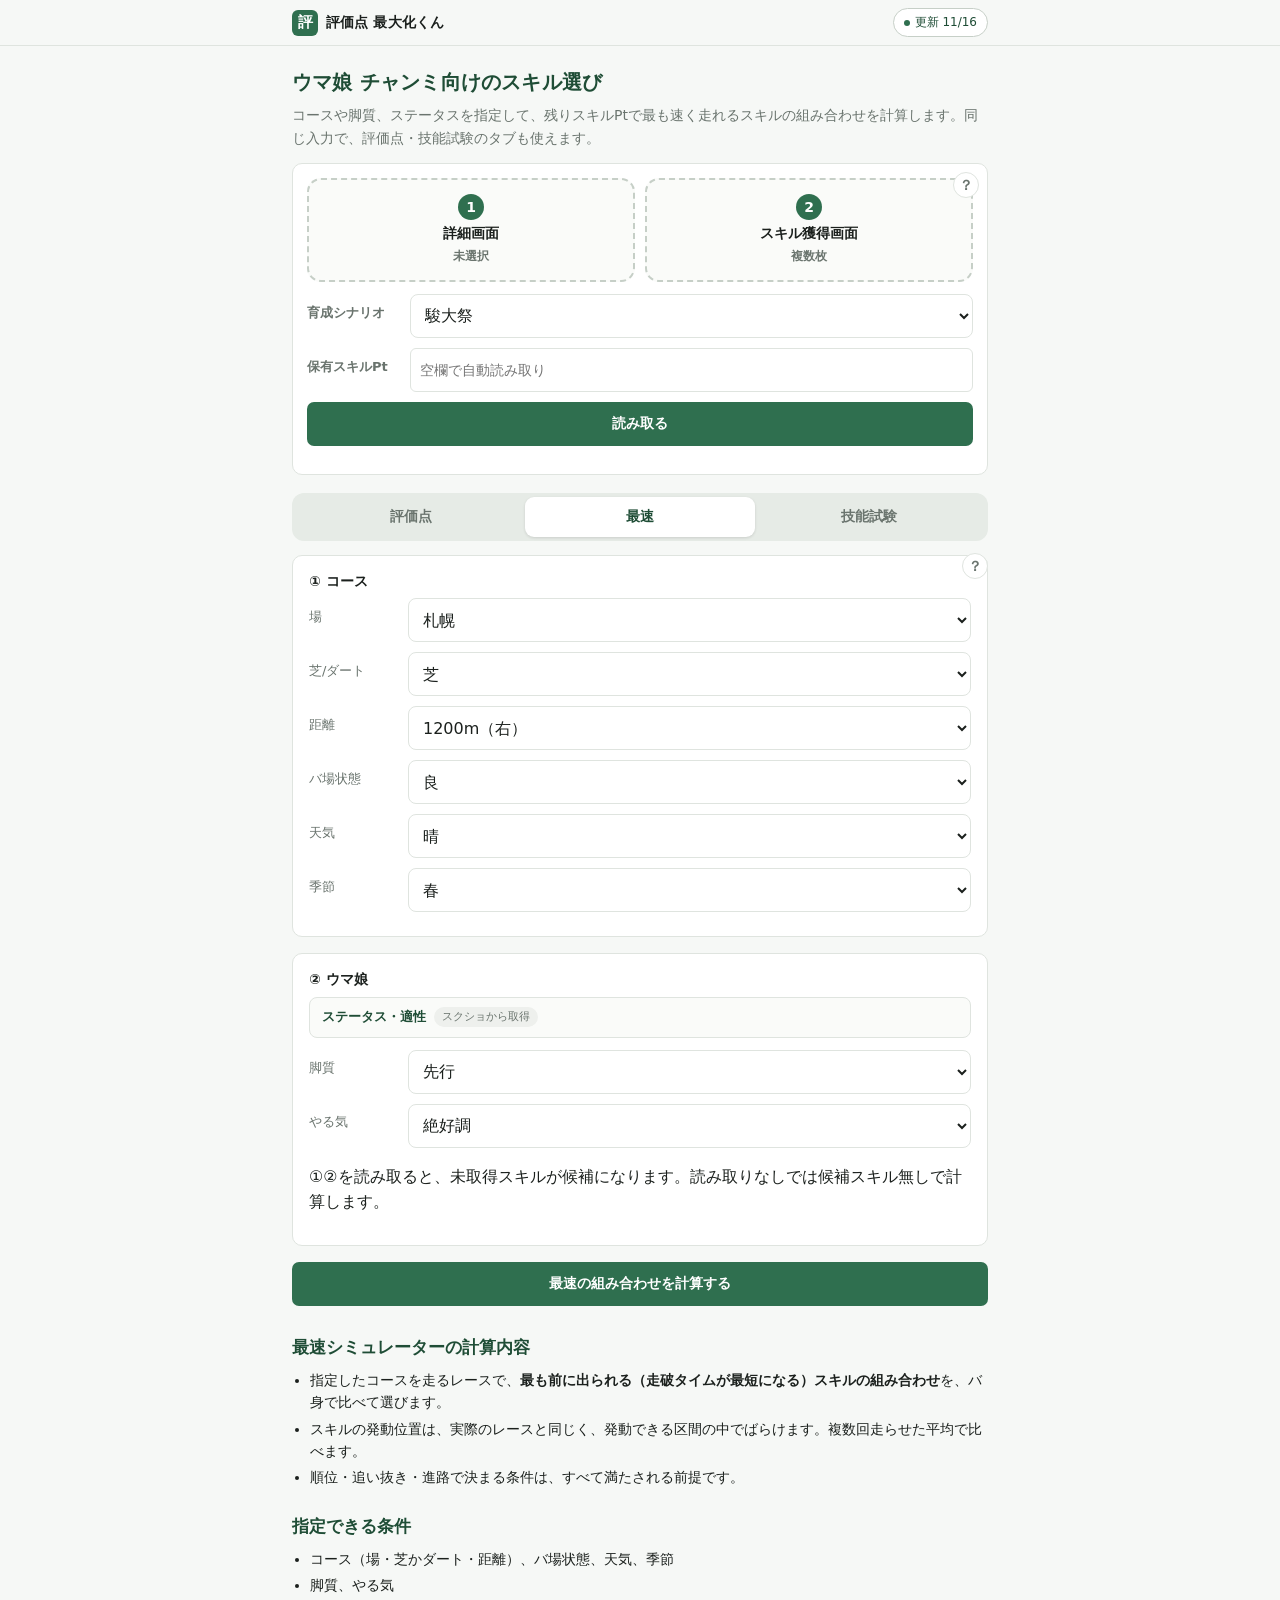
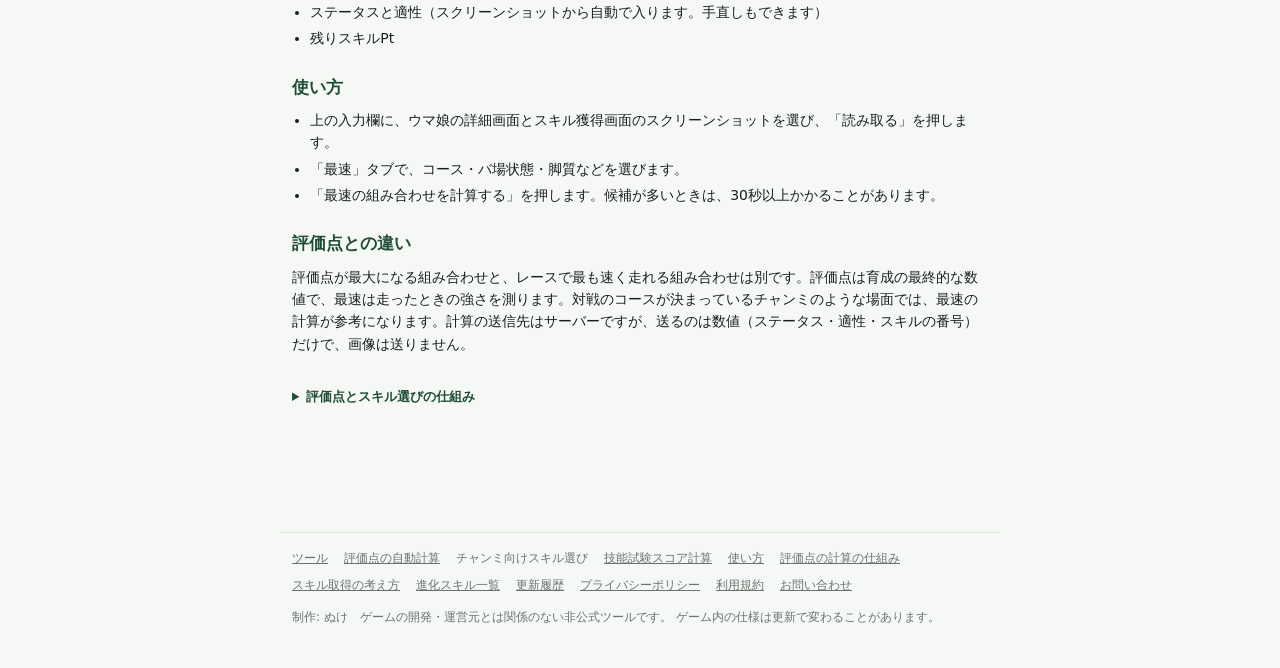
==== commit b8c89e91: "最速タブに体力の選択肢を追加（回復スキルを増やした構成を並べて選べる） Co-Authored-By: Claude Sonnet 5.5 <noreply@anthropic.com>" ====
--- a/champions-meeting.html
+++ b/champions-meeting.html
@@ -380,6 +380,19 @@
   .staminaLine.ok { background: var(--accent-soft, #eaf1ec); color: var(--accent-dark); }
   .staminaLine.warn { background: var(--warn-bg); color: var(--warn); }
   .staminaLine.bad { background: #fbe9e7; color: #b3261e; font-weight: 700; }
+  .staminaChoice { margin: 10px 0 4px; padding: 10px 12px; border: 1px solid var(--border); border-radius: 12px; background: #fff; }
+  .staminaChoice h3 { font-size: 14px; margin: 0 0 2px; }
+  .staminaChoice .lead { font-size: 12px; color: var(--muted); margin: 0 0 8px; line-height: 1.6; }
+  .staminaOption { display: flex; align-items: center; gap: 10px; padding: 9px 10px; margin-top: 6px;
+    border: 1px solid var(--border); border-radius: 10px; }
+  .staminaOption.current { border: 2px solid var(--accent); background: var(--accent-soft, #eaf1ec); }
+  .staminaOption .body { flex: 1 1 auto; min-width: 0; }
+  .staminaOption .name { font-size: 13px; font-weight: 700; }
+  .staminaOption .figures { font-size: 13px; margin-top: 2px; font-variant-numeric: tabular-nums; }
+  .staminaOption .figures b { font-size: 15px; }
+  .staminaOption .swap { font-size: 11px; color: var(--muted); margin-top: 3px; line-height: 1.5; }
+  .staminaOption button { flex: 0 0 auto; min-height: 36px; padding: 0 10px; font-size: 12px; }
+  .staminaOption .tag { flex: 0 0 auto; font-size: 12px; font-weight: 700; color: var(--accent-dark); }
   .c3dLegend { display: inline-flex; align-items: center; gap: 6px; }
   .c3dLegend i { width: 64px; height: 8px; border-radius: 4px;
     background: linear-gradient(90deg, rgb(223,229,223), rgb(160,196,172), rgb(24,122,74)); }
@@ -398,7 +411,7 @@
       <span class="siteHeader__name">評価点 最大化くん</span>
     </a>
     <a class="siteHeader__updates" href="updates.html">
-      <span class="siteHeader__dot" aria-hidden="true"></span>更新 11/13
+      <span class="siteHeader__dot" aria-hidden="true"></span>更新 11/16
     </a>
   </div>
 </header>
@@ -651,7 +664,7 @@
   <ul>
     <li>上の入力欄に、ウマ娘の詳細画面とスキル獲得画面のスクリーンショットを選び、「読み取る」を押します。</li>
     <li>「最速」タブで、コース・バ場状態・脚質などを選びます。</li>
-    <li>「最速の組み合わせを計算する」を押します。候補の数によって、数秒から20秒ほどかかります。</li>
+    <li>「最速の組み合わせを計算する」を押します。候補が多いときは、30秒以上かかることがあります。</li>
   </ul>
 
   <h2>評価点との違い</h2>
@@ -1902,6 +1915,10 @@
   busy: false,
   acquired: [],         // 取得済み（外せないが、計算にも表示にも含める）
   scenarioIds: new Set(),   // シナリオ進化のID。2個までの制限に使う
+  // 体力の段階表。先頭が最速の構成で、後ろほど体力不足が少ない。不足が無ければ1行だけ。
+  // 各行は { chosen: 新たに取るスキルID, bashin, sp, stamina }。
+  ladder: [],
+  ladderIndex: 0,       // 段階表で選択中の行
 };
 
 function simSkillName(id) {
@@ -1945,23 +1962,113 @@
 }
 
 // 選んだ構成で体力が持つか。計算した構成のものなので、手で変えた後（未計算）は出さない。
+// 体力不足は「全力のスパートができない」こと。サーバが STAMINA_RUNS 回走らせて数えた結果を、回数で出す。
+// 割合（14%）より「100回中86回」の方が、何を数えたのかが伝わる。
+const STAMINA_RUNS = 100;      // サーバ側の STAMINA_VERIFY_RUNS と同じ値
+function fullSpurtCountText(stamina) {
+  const fullSpurtRuns = Math.round((1 - stamina.reducedSpurtRate) * STAMINA_RUNS);
+  return `${STAMINA_RUNS}回中${fullSpurtRuns}回`;
+}
+
 function renderStaminaLine() {
   const st = simState.stamina;
   if (!st || simState.measured == null) return null;
   const line = document.createElement("p");
   line.className = "staminaLine";
-  const percent = rate => Math.round(rate * 100);
-  if (st.hpOutRate > 0) {
+  // ゴール前60mは、ゲームのスパート計算が体力を見込まない区間。ここで尽きるのは仕様どおりなので警告にしない。
+  const SPURT_PLAN_MARGIN_M = 60;
+  const distance = simState.courseShape?.distance ?? Infinity;
+  const hasEarlyHpOut = st.hpOutRate > 0 && st.hpOutPos != null && st.hpOutPos < distance - SPURT_PLAN_MARGIN_M;
+  if (st.reducedSpurtRate > 0) {
+    line.classList.add(hasEarlyHpOut ? "bad" : "warn");
+    line.textContent = `体力不足：全力でスパートできたのは${fullSpurtCountText(st)}`
+      + (hasEarlyHpOut ? `（約${st.hpOutPos}m地点で体力が尽きる回あり）` : "");
+  } else if (hasEarlyHpOut) {
     line.classList.add("bad");
-    line.textContent = `体力切れ：約${st.hpOutPos}m地点（${percent(st.hpOutRate)}%の回）。回復スキルで改善の余地`;
-  } else if (st.reducedSpurtRate > 0) {
-    line.classList.add("warn");
-    line.textContent = `体力がやや不足：全力でスパートできない回が${percent(st.reducedSpurtRate)}%`;
+    line.textContent = `体力切れ：約${st.hpOutPos}m地点で体力が尽きる回あり`;
   } else {
     line.classList.add("ok");
-    line.textContent = `体力は足りる：ゴールで残り${percent(st.hpLeftRatio)}%`;
+    line.textContent = `体力は足りる：${fullSpurtCountText(st)}、全力でスパートできた`;
   }
   return line;
+}
+
+// 速さと体力のどちらを優先するかの選択。最速の構成に体力不足があるときだけ出す。
+// どこまでの不足を許すかは利用者とレースで違うので、しきい値は持たない。
+// 回復を増やした構成を並べ、「全力スパートできる回数」と「速さの差」を見比べて選べるようにする。
+function renderStaminaLadder() {
+  const rows = simState.ladder;
+  const isOptimizerResult = simState.measured != null && !simState.edited;
+  if (!isOptimizerResult || !rows.length || rows[0].stamina.reducedSpurtRate <= 0) return null;
+  const box = document.createElement("div");
+  box.className = "staminaChoice";
+  const head = document.createElement("h3");
+  head.textContent = "速さと体力の優先度";
+  const lead = document.createElement("p");
+  lead.className = "lead";
+  box.append(head, lead);
+  if (rows.length === 1) {
+    lead.textContent = "体力が足りない回がありますが、候補の中に、これを減らせる回復スキルはありません。";
+    return box;
+  }
+  lead.textContent = "回復スキルを増やすと、全力でスパートできる回が増える代わりに、少し遅くなります。";
+  const fastest = rows[0];
+  rows.forEach((row, index) => {
+    const isCurrent = index === simState.ladderIndex;
+    const option = document.createElement("div");
+    option.className = "staminaOption" + (isCurrent ? " current" : "");
+    const body = document.createElement("div");
+    body.className = "body";
+    const name = document.createElement("div");
+    name.className = "name";
+    name.textContent = index === 0 ? "速さ優先" : (rows.length > 2 ? "体力重視 " + index : "体力重視");
+    const figures = document.createElement("div");
+    figures.className = "figures";
+    const count = document.createElement("b");
+    count.textContent = fullSpurtCountText(row.stamina);
+    const diff = row.bashin - fastest.bashin;
+    figures.append("全力スパート ", count);
+    const speed = document.createElement("div");
+    speed.className = "figures";
+    speed.textContent = index === 0 ? "最も速い構成"
+      : "速さ優先より " + Math.abs(diff).toFixed(2) + "バ身 遅い";
+    body.append(name, figures, speed);
+    if (index > 0) {
+      // 速さ優先の構成から何を変えるか。段を重ねた分もまとめて見せる。
+      const added = row.chosen.filter(id => !fastest.chosen.includes(id)).map(simSkillName);
+      const removed = fastest.chosen.filter(id => !row.chosen.includes(id)).map(simSkillName);
+      const swap = document.createElement("div");
+      swap.className = "swap";
+      swap.textContent = [added.length ? "取る：" + added.join("、") : "",
+                          removed.length ? "外す：" + removed.join("、") : ""].filter(Boolean).join("　");
+      body.appendChild(swap);
+    }
+    option.appendChild(body);
+    if (isCurrent) {
+      const tag = document.createElement("span");
+      tag.className = "tag";
+      tag.textContent = "選択中";
+      option.appendChild(tag);
+    } else {
+      const button = document.createElement("button");
+      button.type = "button";
+      button.textContent = "これにする";
+      button.disabled = simState.busy;
+      button.addEventListener("click", () => applyLadderRow(index));
+      option.appendChild(button);
+    }
+    box.appendChild(option);
+  });
+  return box;
+}
+
+// 段階表の行を選ぶ。構成を切り替え、コース図と発動地点をその構成で取り直す。
+function applyLadderRow(index) {
+  const row = simState.ladder[index];
+  if (!row || simState.busy) return;
+  simState.ladderIndex = index;
+  simState.chosen = row.chosen.slice();
+  recalcSim();
 }
 
 // 選択中の合計。実測が無ければ単体値の合計を「目安」として出す。
@@ -2068,6 +2175,8 @@
   el.appendChild(totals);
   const staminaLine = renderStaminaLine();
   if (staminaLine) el.appendChild(staminaLine);
+  const staminaLadder = renderStaminaLadder();
+  if (staminaLadder) el.appendChild(staminaLadder);
 
   // SPが余っていて、まだ買える候補があるのに選んでいないときは理由を添える。
   // 最適化は残った候補を今の構成に1つずつ足して試しており、伸びなかったものを
@@ -2324,13 +2433,11 @@
     inheritedSkillIds: inheritedSkillIdList(),
   };
   button.disabled = true;
-  // 計算時間は候補数と残りSPで大きく変わる（実測: 候補50件で2〜3秒、110件で8〜21秒）。
-  // 固定の秒数を出すと外れるので、候補数に応じた幅と、経過秒の表示にする。
-  const expectedRange = payload.candidates.length < 60 ? "数秒"
-    : payload.candidates.length < 100 ? "10〜20秒" : "10〜25秒";
+  // 計算時間は候補数・コースの距離・残りSPで大きく変わる（実測: 候補50件で数秒、
+  // 110件で13〜34秒）。幅を約束すると外れるので、秒数の目安は出さず、経過秒と「長くなりうる」ことだけを伝える。
   const startedAt = Date.now();
   const showProgress = () => {
-    status.textContent = `計算中…（目安 ${expectedRange}）　経過 ${Math.floor((Date.now() - startedAt) / 1000)}秒`;
+    status.textContent = `計算中…　経過 ${Math.floor((Date.now() - startedAt) / 1000)}秒（候補が多いと30秒以上かかります）`;
   };
   showProgress();
   const progressTimer = setInterval(showProgress, 1000);
@@ -2368,6 +2475,22 @@
     simState.stamina = data.stamina || null;
     simState.measured = data.bashinGain;
     simState.edited = false;
+    // 段階表。先頭に最速の構成を置き、サーバが返した「不足を減らした構成」を続ける。
+    const ladderSteps = [{ selected: data.selected || [], bashinGain: data.bashinGain, totalSp: data.totalSp,
+                           stamina: data.stamina }, ...(data.staminaLadder || [])];
+    simState.ladder = !data.stamina ? [] : ladderSteps.map(step => ({
+      chosen: step.selected.map(x => x.skillId).filter(id => !acquired.includes(id)),
+      bashin: step.bashinGain, sp: step.totalSp, stamina: step.stamina,
+    }));
+    simState.ladderIndex = 0;
+    // 段階表にだけ出てくるスキルも、名前とSPを引けるようにしておく。
+    for (const step of data.staminaLadder || []) {
+      for (const x of step.selected) {
+        if (simState.info.has(x.skillId)) continue;
+        const known = candidates.find(c => c.skillId === x.skillId);
+        simState.info.set(x.skillId, { sp: x.sp, bashin: 0, group: known?.group });
+      }
+    }
     simState.exclusionChanged = false;
     renderSimResults();
   } catch (e) {
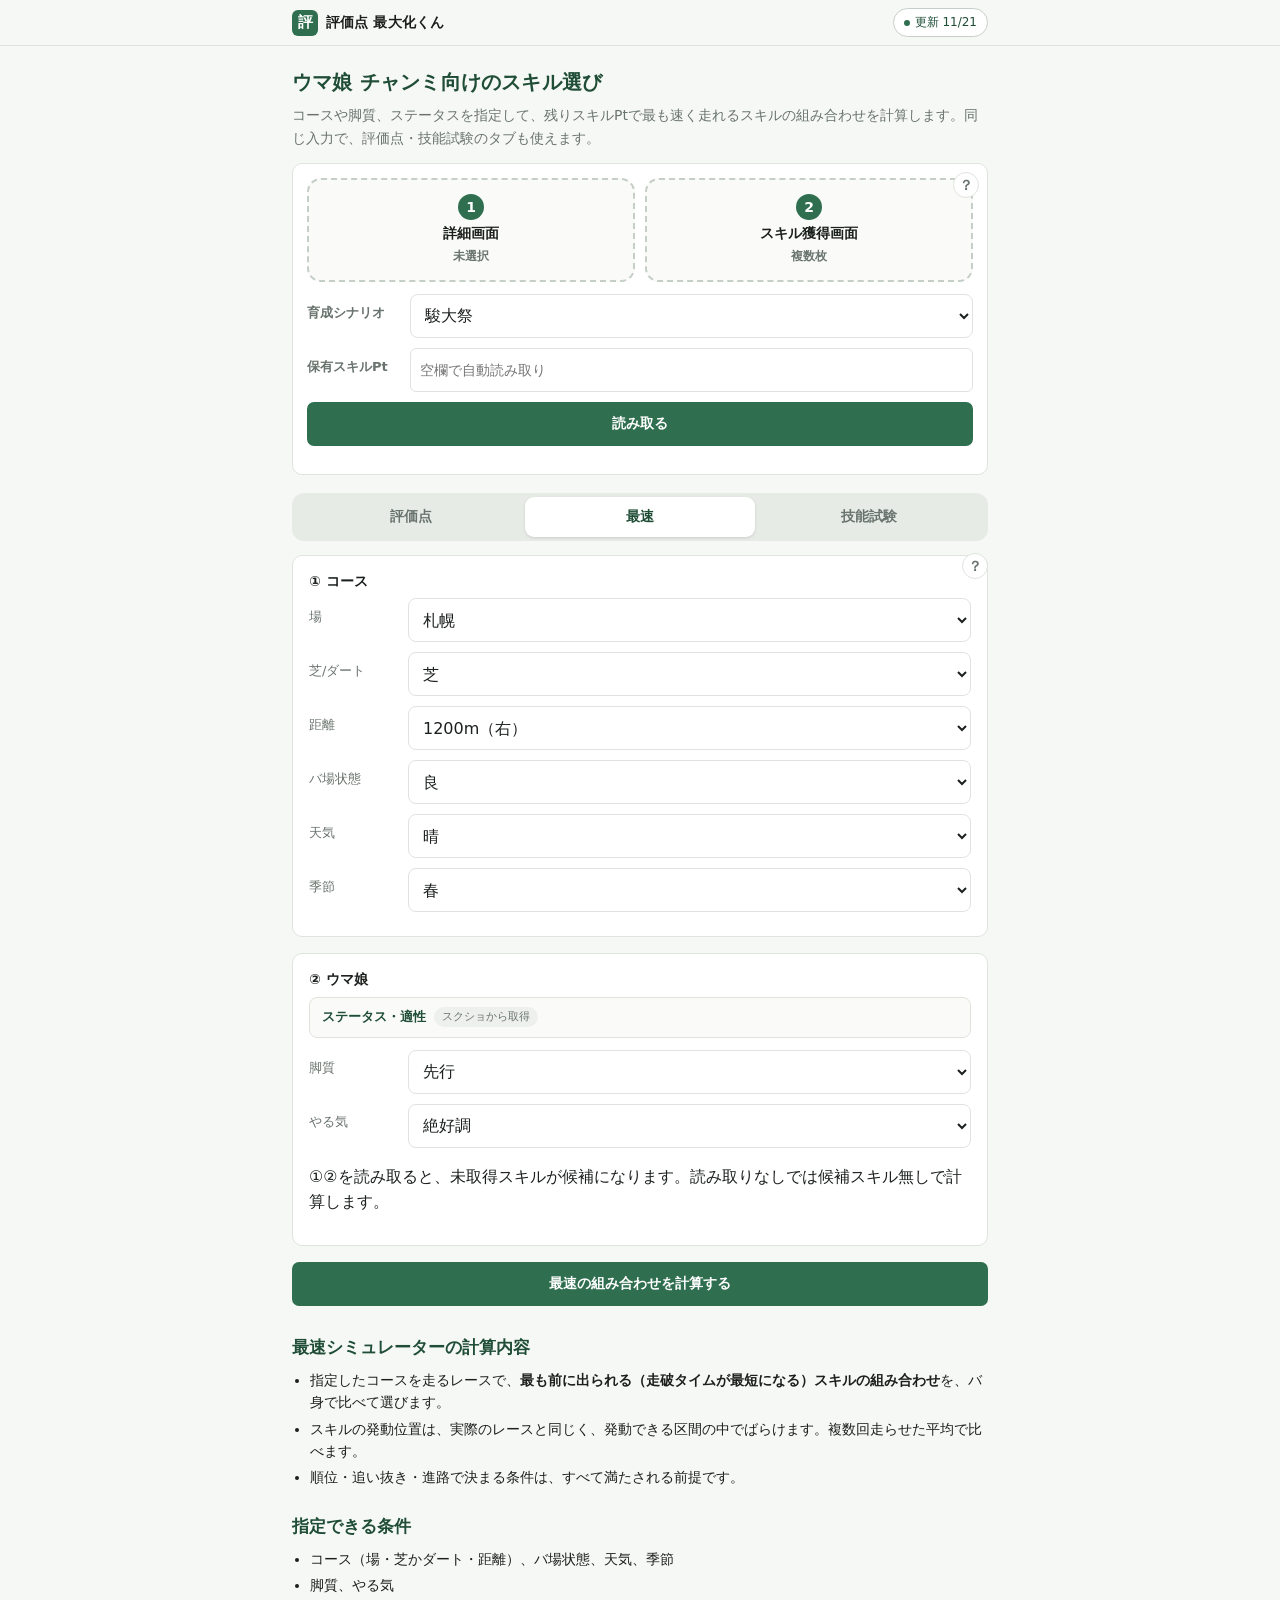
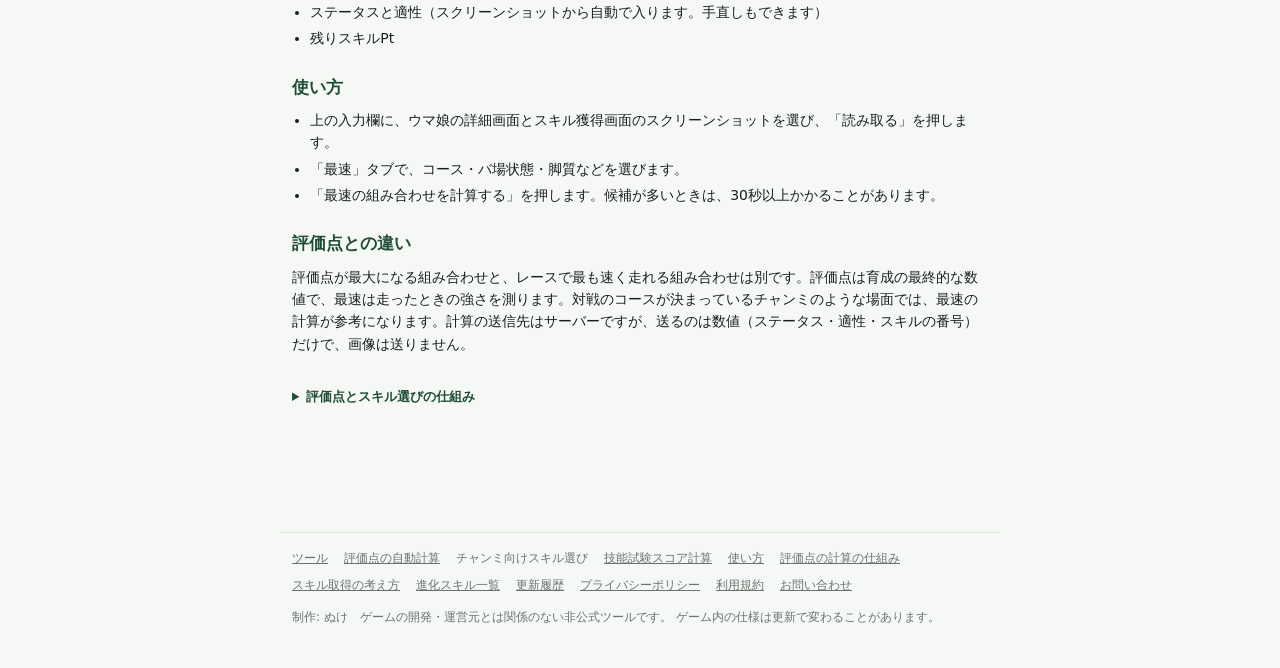
==== commit 5f788862: "新スキル・新ウマ娘（デアリングタクト）の差分を追加 Co-Authored-By: Claude Sonnet 5.5 <noreply@anthropic.com>" ====
--- a/champions-meeting.html
+++ b/champions-meeting.html
@@ -411,7 +411,7 @@
       <span class="siteHeader__name">評価点 最大化くん</span>
     </a>
     <a class="siteHeader__updates" href="updates.html">
-      <span class="siteHeader__dot" aria-hidden="true"></span>更新 11/16
+      <span class="siteHeader__dot" aria-hidden="true"></span>更新 11/21
     </a>
   </div>
 </header>
